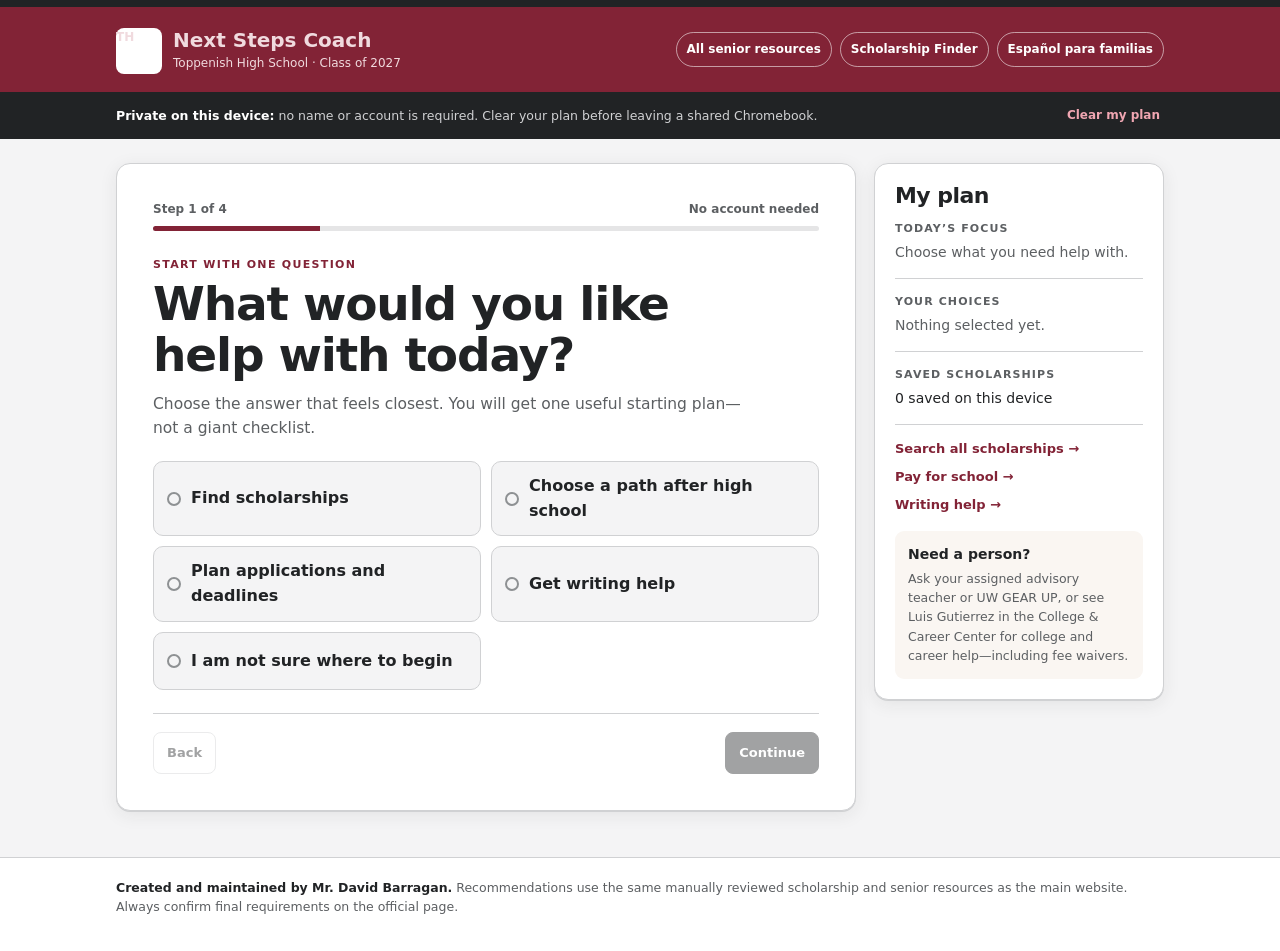
==== coach.html @ 436c13a8 "Unify advisory and scholarship resource hub" ====
<!DOCTYPE html>
<html lang="en">
<head>
<meta charset="utf-8">
<meta name="viewport" content="width=device-width, initial-scale=1">
<title>Next Steps Coach — Toppenish High School</title>
<meta name="description" content="A private, no-account guide to scholarships, pathways, applications, writing, and the next step after high school.">
<meta name="color-scheme" content="light">
<link rel="icon" href="assets/gradcat.png" type="image/png">
<style>
:root{
  --crimson:#822336;--crimson-dk:#5f1927;--rose:#a04a5c;--rose-lt:#f0a6b2;
  --ink:#212325;--ink-2:#34373a;--muted:#5c5f62;--paper:#f4f4f5;--card:#fff;
  --line:#d0d1d3;--sand:#faf6f2;--sage:#2f6b52;--sage-bg:#eef5f1;
  --shadow:0 1px 0 var(--line),0 4px 18px rgba(33,35,37,.08)
}
*{box-sizing:border-box}
html{-webkit-text-size-adjust:100%}
body{margin:0;background:var(--paper);color:var(--ink);font:16px/1.55 system-ui,-apple-system,"Segoe UI",sans-serif}
a{color:var(--crimson)}button,input{font:inherit}
a:focus-visible,button:focus-visible,input:focus-visible{outline:3px solid var(--crimson);outline-offset:3px}
.wrap{max-width:1080px;margin:0 auto;padding:0 16px}
.skip{position:absolute;left:-9999px;top:0;background:#fff;padding:10px 14px;z-index:99}.skip:focus{left:8px;top:8px}
.top{background:var(--crimson);color:#fff;border-top:7px solid var(--ink);padding:18px 0}
.top-row{display:flex;align-items:center;justify-content:space-between;gap:18px}
.brand{display:flex;align-items:center;gap:11px;min-width:0;text-decoration:none;color:#fff}
.mark{width:46px;height:46px;display:grid;place-items:center;flex:0 0 auto;border-radius:8px;background:#fff;color:var(--crimson);font-size:20px;font-weight:900}
.brand strong,.brand span{display:block}.brand strong{font-size:20px;line-height:1.05}.brand span{margin-top:3px;color:#f0dade;font-size:12px}
.top-links{display:flex;gap:8px;align-items:center;flex-wrap:wrap;justify-content:flex-end}
.top-links a{border:1px solid rgba(255,255,255,.55);border-radius:999px;color:#fff;padding:7px 10px;text-decoration:none;font-size:12px;font-weight:800}
.top-links a:hover{background:#fff;color:var(--crimson)}
.privacy{background:var(--ink);color:#fff;padding:10px 0}
.privacy-row{display:flex;justify-content:space-between;gap:14px;align-items:center}
.privacy p{margin:0;color:#d0d1d3;font-size:12.5px}.privacy strong{color:#fff}
.clear{border:0;background:transparent;color:var(--rose-lt);padding:4px;cursor:pointer;font-size:12px;font-weight:800;white-space:nowrap}
.clear:hover{text-decoration:underline}
.page{display:grid;grid-template-columns:minmax(0,1fr) 290px;gap:18px;padding-top:24px;padding-bottom:46px;align-items:start}
.coach,.side{background:var(--card);border:1px solid var(--line);border-radius:14px;box-shadow:var(--shadow)}
.coach{overflow:hidden}.coach-inner{padding:clamp(20px,5vw,36px)}
.progress-copy{display:flex;justify-content:space-between;gap:12px;color:var(--muted);font-size:12px;font-weight:800}
.progress{height:5px;margin:8px 0 25px;border-radius:999px;background:#e5e5e6;overflow:hidden}
.progress>span{display:block;width:25%;height:100%;background:var(--crimson);transition:width .2s ease}
.eyebrow{margin:0 0 6px;color:var(--crimson);font-size:11px;font-weight:900;letter-spacing:.12em;text-transform:uppercase}
h1,h2,h3{line-height:1.08;letter-spacing:-.025em}h1{font-size:clamp(29px,6vw,47px);margin:0;max-width:18ch}h2{font-size:22px;margin:0}h3{font-size:18px;margin:0}
.intro{max-width:62ch;margin:11px 0 21px;color:var(--muted);font-size:15.5px}
.resume{display:flex;justify-content:space-between;gap:14px;align-items:center;margin:0 0 22px;padding:13px 14px;border-left:4px solid var(--sage);border-radius:0 9px 9px 0;background:var(--sage-bg)}
.resume strong,.resume span{display:block}.resume span{color:var(--muted);font-size:12.5px;margin-top:2px}.resume button{white-space:nowrap}
.options{display:grid;grid-template-columns:repeat(2,minmax(0,1fr));gap:10px}
.option{min-height:58px;border:1.5px solid var(--line);border-radius:10px;background:var(--paper);color:var(--ink);padding:12px 13px;text-align:left;cursor:pointer;font-weight:800;display:flex;align-items:center;gap:10px}
.option::before{content:"";width:10px;height:10px;border:2px solid #8e9193;border-radius:50%;flex:0 0 auto}
.option:hover{border-color:var(--crimson);background:var(--sand)}
.option[aria-pressed="true"]{border-color:var(--crimson);background:var(--sand);color:var(--crimson-dk)}
.option[aria-pressed="true"]::before{border-color:var(--crimson);background:var(--crimson);box-shadow:inset 0 0 0 2px var(--sand)}
.actions{display:flex;align-items:center;justify-content:space-between;gap:10px;margin-top:23px;padding-top:18px;border-top:1px solid var(--line)}
.btn{display:inline-flex;align-items:center;justify-content:center;border:1.5px solid var(--ink);border-radius:8px;background:var(--ink);color:#fff;padding:10px 13px;text-decoration:none;cursor:pointer;font-size:13px;font-weight:900}
.btn:hover{background:var(--crimson);border-color:var(--crimson)}.btn:disabled{opacity:.42;cursor:not-allowed}.btn.ghost{background:#fff;color:var(--ink);border-color:var(--line)}.btn.ghost:hover{border-color:var(--crimson);color:var(--crimson)}
.side{padding:20px;position:sticky;top:16px}.side h2{margin-bottom:13px}.side-section{border-top:1px solid var(--line);padding-top:14px;margin-top:14px}.side-section:first-of-type{border-top:0;padding-top:0;margin-top:0}
.side-label{margin:0 0 5px;color:var(--muted);font-size:11px;font-weight:900;letter-spacing:.1em;text-transform:uppercase}.side-value{margin:0;font-size:14px}.side-value.empty{color:var(--muted)}
.side-links{display:grid;gap:8px}.side-links a{font-size:13px;font-weight:800;text-decoration:none}.side-links a:hover{text-decoration:underline}
.person{margin-top:16px;padding:13px;border-radius:9px;background:var(--sand);color:var(--muted);font-size:12.5px}.person strong{display:block;color:var(--ink);font-size:14px;margin-bottom:3px}
.result-list{display:grid;gap:10px;margin-top:18px}.result-step{border-left:4px solid var(--sage);border-radius:0 9px 9px 0;background:var(--sage-bg);padding:14px 15px}.result-step strong,.result-step span{display:block}.result-step span{margin-top:4px;color:var(--muted);font-size:13.5px}.result-step a{display:inline-block;margin-top:8px;font-size:13px;font-weight:900;text-decoration:none}.result-step a:hover{text-decoration:underline}
.result-actions{display:flex;gap:8px;flex-wrap:wrap;margin-top:17px}
.scholarship-results{display:grid;gap:11px;margin-top:18px}.scholarship-card{border:1px solid var(--line);border-left:5px solid var(--sage);border-radius:11px;background:#fff;padding:15px}.scholarship-head{display:flex;justify-content:space-between;gap:13px;align-items:flex-start}.scholarship-card h3{font-size:18px}.org{margin-top:3px;color:var(--muted);font-size:12px;font-weight:700}.status{flex:0 0 auto;text-align:right;color:var(--crimson);font-size:12px;font-weight:900;max-width:125px}.award{display:inline-block;margin:10px 0 7px;padding:6px 9px;border-radius:7px;background:var(--sage-bg);color:var(--sage);font-size:12px;font-weight:900}.match{margin:0;color:var(--muted);font-size:13.5px}.match strong{color:var(--ink)}.scholarship-actions{display:flex;justify-content:space-between;gap:10px;align-items:center;flex-wrap:wrap;margin-top:12px;padding-top:11px;border-top:1px solid var(--line)}.save{display:flex;align-items:center;gap:7px;font-size:12.5px;font-weight:900}.save input{width:17px;height:17px;accent-color:var(--crimson)}.scholarship-actions a{font-size:12.5px;font-weight:900;text-decoration:none}.scholarship-actions a:hover{text-decoration:underline}
.loading{padding:18px;border-radius:9px;background:var(--sand);color:var(--muted)}
.footer{border-top:1px solid var(--line);background:#fff;padding:20px 0 34px;color:var(--muted);font-size:12.5px}.footer p{margin:0}.footer strong{color:var(--ink)}
[hidden]{display:none!important}
@media(max-width:780px){.page{grid-template-columns:1fr}.side{position:static;display:grid;grid-template-columns:repeat(2,minmax(0,1fr));gap:15px}.side h2,.person{grid-column:1/-1}.side-section{border-top:0;padding-top:0;margin-top:0}}
@media(max-width:560px){.top-row{align-items:flex-start}.brand span{display:none}.top-links a:not(:first-child){display:none}.privacy-row{align-items:flex-start}.page{padding-top:14px}.coach-inner{padding:20px 16px}.options{grid-template-columns:1fr}.option{min-height:52px}.resume{align-items:flex-start;flex-direction:column}.resume .btn{width:100%}.side{grid-template-columns:1fr}.side h2,.person{grid-column:auto}.scholarship-head{display:block}.status{text-align:left;margin-top:8px;max-width:none}.actions .btn{min-width:104px}}
@media(prefers-reduced-motion:reduce){.progress>span{transition:none}}
</style>
</head>
<body>
<a class="skip" href="#coach-main">Skip to the coach</a>
<header class="top">
  <div class="wrap top-row">
    <a class="brand" href="index.html"><span class="mark" aria-hidden="true">TH</span><span><strong>Next Steps Coach</strong><span>Toppenish High School · Class of 2027</span></span></a>
    <nav class="top-links" aria-label="Coach links"><a href="index.html">All senior resources</a><a href="scholarships.html">Scholarship Finder</a><a href="scholarships.html#families">Español para familias</a></nav>
  </div>
</header>
<div class="privacy">
  <div class="wrap privacy-row"><p><strong>Private on this device:</strong> no name or account is required. Clear your plan before leaving a shared Chromebook.</p><button class="clear" id="clear-plan" type="button">Clear my plan</button></div>
</div>

<main class="wrap page" id="coach-main">
  <section class="coach" aria-labelledby="question">
    <div class="coach-inner">
      <div class="resume" id="resume" hidden><div><strong>Your plan is still here.</strong><span>Continue where you stopped, or choose something different below.</span></div><button class="btn" id="resume-plan" type="button">Continue my plan</button></div>
      <div class="progress-copy"><span id="step-label">Step 1 of 4</span><span>No account needed</span></div>
      <div class="progress" id="progress" role="progressbar" aria-label="Coach progress" aria-valuemin="1" aria-valuemax="4" aria-valuenow="1"><span id="progress-fill"></span></div>
      <p class="eyebrow" id="kicker">Start with one question</p>
      <h1 id="question">What would you like help with today?</h1>
      <p class="intro" id="intro">Choose the answer that feels closest. You will get one useful starting plan—not a giant checklist.</p>
      <div class="options" id="options" role="group" aria-label="Choose the help you need"></div>
      <div id="results" hidden aria-live="polite"></div>
      <div class="actions"><button class="btn ghost" id="back" type="button" disabled>Back</button><button class="btn" id="continue" type="button" disabled>Continue</button></div>
    </div>
  </section>

  <aside class="side" aria-labelledby="plan-title">
    <h2 id="plan-title">My plan</h2>
    <div class="side-section"><p class="side-label">Today’s focus</p><p class="side-value empty" id="plan-focus">Choose what you need help with.</p></div>
    <div class="side-section"><p class="side-label">Your choices</p><p class="side-value empty" id="plan-choices">Nothing selected yet.</p></div>
    <div class="side-section"><p class="side-label">Saved scholarships</p><p class="side-value" id="saved-count">0 saved on this device</p></div>
    <div class="side-section side-links"><a href="scholarships.html">Search all scholarships →</a><a href="index.html#deadlines">Pay for school →</a><a href="index.html#writing">Writing help →</a></div>
    <div class="person"><strong>Need a person?</strong>Ask your assigned advisory teacher or UW GEAR UP, or see Luis Gutierrez in the College &amp; Career Center for college and career help—including fee waivers.</div>
  </aside>
</main>

<footer class="footer"><div class="wrap"><p><strong>Created and maintained by Mr. David Barragan.</strong> Recommendations use the same manually reviewed scholarship and senior resources as the main website. Always confirm final requirements on the official page.</p></div></footer>

<script>
const STORE_KEY="thsNextSteps";
const FIT_LABELS={local:"Local / Yakima",lowincome:"Financial need",firstgen:"First-generation",tribal:"Native / tribal",ag:"Agriculture / family work",disability:"Disability",lgbtq:"LGBTQ+",leadership:"Leadership / service",everyone:"Open to most"};
const STARTS=[
  {key:"scholarships",label:"Find scholarships"},
  {key:"path",label:"Choose a path after high school"},
  {key:"apply",label:"Plan applications and deadlines"},
  {key:"writing",label:"Get writing help"},
  {key:"unsure",label:"I am not sure where to begin"}
];
const FLOWS={
  scholarships:{
    focus:"Scholarship matching",kicker:"Scholarship match",question:"What should we prioritize?",multi:true,
    intro:"Choose all that apply. These choices improve the ranking; they will not hide every other scholarship.",
    options:Object.entries(FIT_LABELS).map(([key,label])=>({key,label}))
  },
  path:{
    focus:"Choosing a path",kicker:"After high school",question:"Which path do you want to explore first?",multi:false,
    intro:"This is not a permanent decision. Choose one starting point and keep a backup option.",
    options:[{key:"four",label:"Four-year college"},{key:"two",label:"YVC / community college"},{key:"trades",label:"Trade or technical school"},{key:"apprenticeship",label:"Paid apprenticeship"},{key:"military",label:"Military"},{key:"work",label:"Work first"},{key:"path-unsure",label:"I want to compare options"}]
  },
  apply:{
    focus:"Applications and deadlines",kicker:"Application plan",question:"Where are you in the process?",multi:false,
    intro:"Choose the closest answer. Your next steps will include the items students most often miss.",
    options:[{key:"not-started",label:"I have not started"},{key:"making-list",label:"I am making a list"},{key:"applying",label:"I am applying now"},{key:"accepted",label:"I was accepted"},{key:"transcript",label:"I need a transcript"},{key:"fee-waiver",label:"I need a fee waiver"}]
  },
  writing:{
    focus:"Writing help",kicker:"Writing coach",question:"What are you working on?",multi:false,
    intro:"The coach helps you build your own answer. It will not write a fake student essay for you.",
    options:[{key:"scholarship-essay",label:"Scholarship essay"},{key:"common-app",label:"Common App essay"},{key:"short-answer",label:"Short answer"},{key:"activities",label:"Activities list"},{key:"recommendation",label:"Recommendation packet"},{key:"idea",label:"I need an idea"}]
  },
  unsure:{
    focus:"Finding a starting point",kicker:"No-pressure starting point",question:"Which question feels easiest to answer?",multi:false,
    intro:"There is no wrong answer. Choose one and get a ten-minute starting task.",
    options:[{key:"strengths",label:"What am I good at?"},{key:"cost",label:"What can my family afford?"},{key:"jobs",label:"What jobs sound interesting?"},{key:"near-home",label:"What can I do near home?"},{key:"due-soon",label:"What is due soon?"},{key:"person",label:"I need to talk to someone"}]
  }
};

const OUTCOMES={
  four:[
    ["Build a balanced college list","Choose two likely schools, one reach, and one affordable backup. Compare the total cost—not only the scholarship amount.","index.html#pathways","Compare college paths"],
    ["Check every admission requirement","Review credits, GPA, testing policies, recommendations, and each school’s deadline before submitting.","index.html#requirements","Open college requirements"],
    ["Start financial aid early","Complete FAFSA or WASFA even before you decide where to attend.","index.html#deadlines","Open Pay for School"]
  ],
  two:[
    ["Choose a YVC goal","Compare transfer degrees, career programs, and certificates so the application leads somewhere specific.","index.html#pathways","Compare two-year paths"],
    ["Apply and complete placement steps","Admission, placement, orientation, advising, and registration are separate steps.","index.html#requirements","See the YVC checklist"],
    ["Prepare for local money","Complete FAFSA or WASFA and prepare for the YVC Foundation scholarship application.","scholarships.html","Search local scholarships"]
  ],
  trades:[
    ["Compare three programs","Start with Perry Tech, YVC technical programs, and registered apprenticeship options.","index.html#pathways","Explore trade pathways"],
    ["Write down every entry step","Programs may require an application, test, interview, physical requirements, or a waiting list.","index.html#requirements","See program requirements"],
    ["Check training money","FAFSA, WASFA, Washington College Grant, and WSOS may support approved training.","index.html#deadlines","See money options"]
  ],
  apprenticeship:[
    ["Use the official apprenticeship search","Look for registered programs and read the minimum age, license, test, and application-window rules.","https://secure.lni.wa.gov/arts-public/#/program-search","Search Washington apprenticeships"],
    ["Prepare before the window opens","Build a résumé, gather a transcript, and practice for aptitude tests or interviews.","index.html#writing","Use application help"],
    ["Keep a training backup","Application windows can be short or competitive. Compare one school-based trade program too.","index.html#pathways","Compare pathways"]
  ],
  military:[
    ["Compare more than one branch","Bring a parent or trusted adult and ask for every commitment, benefit, and job guarantee in writing.","index.html#pathways","Open military guidance"],
    ["Prepare for the ASVAB","Your score can affect which jobs are available. Ask what preparation resources are free.","https://www.officialasvab.com/","Open the official ASVAB site"],
    ["Keep an education backup","Complete financial aid if college or training may still be part of your plan.","index.html#deadlines","See financial aid"]
  ],
  work:[
    ["Build a one-page résumé","List school, jobs, volunteer work, skills, certifications, and two adults who can be references.","index.html#writing","Open résumé help"],
    ["Use local employment support","Check WorkSource and People For People for jobs, paid experience, and training funding.","index.html#pathways","Open work resources"],
    ["Choose one future credential","Keep a certificate, apprenticeship, or college option you may want to return to later.","index.html#pathways","Compare backup paths"]
  ],
  "path-unsure":[
    ["Compare two—not every—path","Choose the two options that sound least wrong and compare time, cost, location, and daily work.","index.html#pathways","Use the path comparison"],
    ["Talk to one adult","Ask your advisory teacher, GEAR UP, or Luis Gutierrez to help you name two realistic options.","index.html#start","See help options"],
    ["Save one money step","FAFSA or WASFA can be completed before your final path is decided.","index.html#deadlines","Start Pay for School"]
  ],
  "not-started":[
    ["Create a senior folder","Keep your transcript, activities, jobs, family financial-aid information, and application notes together.","index.html#requirements","See what you will need"],
    ["Choose two paths to explore","You need a starting list—not a final life answer.","index.html#pathways","Compare paths"],
    ["Check the next important date","Use the senior calendar to identify the next application, testing, or financial-aid action.","index.html","Open the calendar"]
  ],
  "making-list":[
    ["Check fit before preference","For every school or program, confirm requirements, cost, location, and whether it leads to your goal.","index.html#requirements","Check requirements"],
    ["Add one affordable backup","Include a path you would genuinely attend and can realistically afford.","index.html#pathways","Compare paths"],
    ["Record every deadline","Put application, financial-aid, scholarship, housing, and orientation dates in one calendar.","index.html","Open important dates"]
  ],
  applying:[
    ["Read the checklist before submitting","Make sure the application, transcript, recommendation, essay, fee or waiver, and test-score policy are handled.","index.html#requirements","Open the full checklist"],
    ["Use your own voice","Answer the exact prompt, show one real example, and revise for clarity.","index.html#writing","Open writing help"],
    ["Check the portal afterward","Submitted does not always mean complete. Watch for missing items or verification requests.","index.html#requirements","See what happens next"]
  ],
  accepted:[
    ["Compare the real remaining cost","Subtract grants and scholarships, then compare loans, work-study, housing, food, transportation, and fees.","index.html#deadlines","Compare how you will pay"],
    ["Complete every after-admission task","Decision, deposit, housing, orientation, placement, immunizations, registration, and final transcript are separate.","index.html#requirements","Open the after-admission checklist"],
    ["Do not miss the final transcript","Request it after graduation and verify that your school received it.","index.html#requirements","See transcript guidance"]
  ],
  transcript:[
    ["Use the school’s transcript request process","Confirm whether the recipient needs an official or unofficial copy and where it must be sent.","index.html#requirements","Open transcript guidance"],
    ["Give enough processing time","Do not wait until the application deadline to make the request.","index.html","Check important dates"],
    ["Confirm receipt","After it is sent, check the college, program, or scholarship portal for completion.","index.html#requirements","See application follow-up"]
  ],
  "fee-waiver":[
    ["Contact Luis Gutierrez","Ask the College & Career Specialist which application or testing fee waiver applies.","index.html#start","See local help"],
    ["Ask before paying","Many eligible students pay fees unnecessarily because they do not ask early enough.","index.html#requirements","Review application costs"],
    ["Keep the approval information","Save the code, form, or confirmation with your application records.","index.html#requirements","Open the application checklist"]
  ],
  "scholarship-essay":[
    ["Turn the prompt into a checklist","Underline every part of the question and make sure your answer addresses each one.","index.html#writing","Open scholarship writing"],
    ["Use one real scene","Show what happened, what you did, and what it reveals instead of listing adjectives.","index.html#writing","Build your story"],
    ["Connect the money to a next step","Explain specifically what the scholarship helps you do and how you will follow through.","index.html#writing","Use the final checklist"]
  ],
  "common-app":[
    ["Choose a story only you can tell","The topic matters less than the perspective, details, and reflection.","index.html#writing","Open Common App writing"],
    ["Start with a scene—not a résumé","Let the reader experience one moment before explaining what it means.","index.html#writing","Use the story builder"],
    ["Revise for your real voice","Remove generic claims, unnecessary background, and wording you would never say.","index.html#writing","Use the revision check"]
  ],
  "short-answer":[
    ["Answer immediately","Use the first sentence to respond directly instead of repeating the question.","index.html#writing","Open short-answer help"],
    ["Add one specific example","A small concrete detail is stronger than several broad claims.","index.html#writing","Build an example"],
    ["Respect the limit","Cut repetition and make every sentence add new information.","index.html#writing","Use the final check"]
  ],
  activities:[
    ["Start with action verbs","Describe what you did, built, organized, improved, supported, or learned.","index.html#writing","Open activity-list help"],
    ["Add scale and commitment","Include hours, years, people served, responsibility, or measurable results when truthful.","index.html#writing","Strengthen descriptions"],
    ["Include work and family responsibility","Paid work, caregiving, cultural responsibilities, and informal leadership all count.","index.html#writing","Review your list"]
  ],
  recommendation:[
    ["Ask in person and ask early","Choose someone who knows your work and give them enough time.","index.html#writing","Open recommendation help"],
    ["Provide a useful packet","Include your goals, activities, deadlines, and two or three moments they may remember.","index.html#writing","Build your packet"],
    ["Send a respectful reminder","Confirm submission before the deadline and thank the recommender afterward.","index.html#writing","Use the checklist"]
  ],
  idea:[
    ["Make a ten-story list","Write ten moments when something changed, challenged you, surprised you, or showed what you value.","index.html#writing","Open the story bank"],
    ["Choose the story with movement","Look for a before, a moment of action, and an after—not necessarily the biggest event.","index.html#writing","Choose a story"],
    ["Tell it out loud first","Record yourself explaining the story naturally, then use that voice to begin drafting.","index.html#writing","Start your draft"]
  ],
  strengths:[
    ["Ask three people one question","Ask: ‘What do you trust me to do well?’ Write down repeated answers.","index.html#pathways","Connect strengths to paths"],
    ["Name one activity you do not hate","Look for the skills inside it—not only the activity itself.","index.html#pathways","Explore options"],
    ["Choose two paths to compare","Use your strengths as clues, not as a permanent label.","index.html#pathways","Open the path finder"]
  ],
  cost:[
    ["Complete FAFSA or WASFA","You cannot compare the real price until financial aid is considered.","index.html#deadlines","Choose the correct form"],
    ["Check Washington College Grant","Families may qualify even when they assume they make too much.","index.html#deadlines","See Washington aid"],
    ["Compare remaining cost","Include housing, food, transportation, fees, and borrowing—not only tuition.","index.html#deadlines","Compare costs"]
  ],
  jobs:[
    ["Choose three job families","Pick broad areas such as health, skilled trades, business, education, public service, agriculture, or technology.","index.html#pathways","Explore careers"],
    ["Check the training behind each","Compare time, cost, entry requirements, and likely local opportunities.","index.html#pathways","Compare paths"],
    ["Talk to one person doing the work","Ask what a normal day is actually like and what they wish they knew at 17.","index.html#start","Find adult help"]
  ],
  "near-home":[
    ["Start with YVC and Heritage","Compare local degree, certificate, and transfer options.","index.html#pathways","See local schools"],
    ["Check Perry Tech and apprenticeships","Hands-on training and paid learning may also let you remain in the Valley.","index.html#pathways","See local training"],
    ["Search local scholarships first","Yakima Valley opportunities often have better odds than national contests.","scholarships.html","Search local money"]
  ],
  "due-soon":[
    ["Open the important-date calendar","Use the next confirmed date as your first task.","index.html","Open the calendar"],
    ["Check scholarships due soon","Confirmed and open scholarships appear before planning opportunities.","scholarships.html","Search scholarships"],
    ["Put the date on your own calendar","Give yourself a seven-day reminder and a one-day reminder.","scholarships.html","Save a deadline"]
  ],
  person:[
    ["Ask your advisor or College & Career Center","Share which page, form, or question you are working on. You do not need to explain everything perfectly.","index.html#start","See help information"],
    ["Ask your advisory teacher or GEAR UP","They can help you break the process into a smaller next step.","index.html#start","See support options"],
    ["See Luis Gutierrez","The College & Career Specialist can help with planning, applications, and fee waivers.","index.html#requirements","Open application resources"]
  ]
};

const $=id=>document.getElementById(id);
const optionsEl=$("options"),resultsEl=$("results"),continueBtn=$("continue"),backBtn=$("back");
let screen="start",branch=null,selected=new Set(),scholarships=[];

function readStore(){try{return JSON.parse(localStorage.getItem(STORE_KEY)||"{}")}catch(e){return {}}}
function writeStore(value){try{localStorage.setItem(STORE_KEY,JSON.stringify(value))}catch(e){}}
function savedPlan(){return readStore().coach||null}
function savePlan(){const store=readStore();store.coach={branch,selected:Array.from(selected),finishedAt:new Date().toISOString()};writeStore(store);updateSide()}
function clearPlan(){const store=readStore();delete store.coach;writeStore(store);$("resume").hidden=true;showStart();updateSide()}
function esc(value){return String(value??"").replace(/[&<>\"]/g,c=>({"&":"&amp;","<":"&lt;",">":"&gt;",'\"':"&quot;"}[c]))}
function parseDate(value){if(!value)return null;const p=String(value).split("-").map(Number);return p.length===3&&!p.some(Number.isNaN)?new Date(p[0],p[1]-1,p[2]):null}
function fmt(value){const d=parseDate(value);return d?d.toLocaleDateString("en-US",{month:"short",day:"numeric",year:"numeric"}):""}
function daysUntil(value){const d=parseDate(value);if(!d)return null;const now=new Date();const today=new Date(now.getFullYear(),now.getMonth(),now.getDate());return Math.round((d-today)/86400000)}
function idOf(item){return String(item.name).toLowerCase().replace(/[^a-z0-9]+/g,"-").replace(/^-|-$/g,"")}
function setProgress(step){$("step-label").textContent=`Step ${step} of 4`;$("progress").setAttribute("aria-valuenow",String(step));$("progress-fill").style.width=`${step*25}%`}
function setCopy(kicker,question,intro){$("kicker").textContent=kicker;$("question").textContent=question;$("intro").textContent=intro}
function labelFor(key){if(FIT_LABELS[key])return FIT_LABELS[key];const plan=savedPlan();const flowKey=branch||(plan&&plan.branch);const flow=flowKey&&FLOWS[flowKey];const item=flow&&flow.options.find(x=>x.key===key);return item?item.label:key}
function updateSide(){
  const plan=savedPlan(),store=readStore(),saved=store.saved||{};
  $("saved-count").textContent=`${Object.keys(saved).length} saved on this device`;
  if(branch){$("plan-focus").textContent=FLOWS[branch].focus;$("plan-focus").classList.remove("empty")}else if(plan&&FLOWS[plan.branch]){$("plan-focus").textContent=FLOWS[plan.branch].focus;$("plan-focus").classList.remove("empty")}else{$("plan-focus").textContent="Choose what you need help with.";$("plan-focus").classList.add("empty")}
  const values=selected.size?Array.from(selected):(plan&&Array.isArray(plan.selected)?plan.selected:[]);
  if(values.length){$("plan-choices").textContent=values.map(labelFor).join(", ");$("plan-choices").classList.remove("empty")}else{$("plan-choices").textContent="Nothing selected yet.";$("plan-choices").classList.add("empty")}
}
function renderOptions(items,multi){
  optionsEl.innerHTML=items.map(item=>`<button class="option" type="button" data-value="${esc(item.key)}" aria-pressed="${selected.has(item.key)}">${esc(item.label)}</button>`).join("");
  optionsEl.querySelectorAll("button").forEach(button=>button.addEventListener("click",()=>{
    const key=button.dataset.value;
    if(!multi){selected.clear();optionsEl.querySelectorAll("button").forEach(x=>x.setAttribute("aria-pressed","false"))}
    if(multi&&selected.has(key)){selected.delete(key);button.setAttribute("aria-pressed","false")}else{selected.add(key);button.setAttribute("aria-pressed","true")}
    continueBtn.disabled=selected.size===0;updateSide();
  }));
}
function showStart(){
  screen="start";branch=null;selected.clear();setProgress(1);setCopy("Start with one question","What would you like help with today?","Choose the answer that feels closest. You will get one useful starting plan—not a giant checklist.");
  resultsEl.hidden=true;optionsEl.hidden=false;renderOptions(STARTS,false);backBtn.disabled=true;continueBtn.disabled=true;continueBtn.textContent="Continue";updateSide();
}
function showBranch(key,restored=[]){
  screen="branch";branch=key;selected=new Set(restored);const flow=FLOWS[key];setProgress(2);setCopy(flow.kicker,flow.question,flow.intro);resultsEl.hidden=true;optionsEl.hidden=false;renderOptions(flow.options,flow.multi);backBtn.disabled=false;continueBtn.disabled=selected.size===0;continueBtn.textContent=key==="scholarships"?"Show my matches":"Build my next steps";updateSide();
}
function nextCycleDate(value){const d=parseDate(value);if(!d)return null;const now=new Date();let n=new Date(now.getFullYear(),d.getMonth(),d.getDate());if(n<=now)n=new Date(now.getFullYear()+1,d.getMonth(),d.getDate());return n}
function scholarshipStatus(item){
  const planning=!String(item.status).startsWith("Confirmed");
  if(planning){const d=nextCycleDate(item.lastYearDeadline);return {rank:2,label:item.openLabel||"Expected future cycle",date:d||new Date(9999,0,1),planning:true}}
  if(item.opens&&daysUntil(item.opens)>0)return {rank:1,label:`Opens ${fmt(item.opens)}`,date:parseDate(item.opens),planning:false};
  if(item.deadline&&daysUntil(item.deadline)<0)return {rank:3,label:"Closed",date:parseDate(item.deadline),planning:false};
  if(item.deadline)return {rank:0,label:`Due ${fmt(item.deadline)}`,date:parseDate(item.deadline),planning:false};
  return {rank:0,label:"Open / rolling",date:new Date(9999,0,1),planning:false};
}
function scholarshipMatches(item){const fit=Array.isArray(item.fit)?item.fit:[];return Array.from(selected).filter(key=>fit.includes(key))}
function renderScholarships(){
  if(!scholarships.length){resultsEl.innerHTML='<div class="loading">Loading the verified scholarship list…</div>';return}
  const ranked=scholarships.map(item=>({item,status:scholarshipStatus(item),hits:scholarshipMatches(item)})).sort((a,b)=>a.status.rank-b.status.rank||b.hits.length-a.hits.length||a.status.date-b.status.date||a.item.name.localeCompare(b.item.name)).slice(0,6);
  const store=readStore(),saved=store.saved||{};
  resultsEl.innerHTML=`<div class="scholarship-results">${ranked.map(({item,status,hits})=>{
    const id=idOf(item),reason=hits.length?`Matches ${hits.map(key=>FIT_LABELS[key]).join(", ")}.`:(item.whyFit||"A Toppenish student may qualify; read the exact requirements.");
    return `<article class="scholarship-card"><div class="scholarship-head"><div><h3>${esc(item.name)}</h3><div class="org">${esc(item.organization||"Scholarship sponsor")}</div></div><div class="status">${esc(status.label)}</div></div><div class="award">${esc(item.award||"See sponsor details")}</div><p class="match"><strong>Why it is here:</strong> ${esc(reason)}</p><div class="scholarship-actions"><label class="save"><input type="checkbox" data-save="${esc(id)}" ${saved[id]?"checked":""}> Save this</label><a href="${esc(item.url)}" target="_blank" rel="noopener">Open sponsor page ↗</a></div></article>`
  }).join("")}</div><div class="result-actions"><a class="btn" href="scholarships.html">Open the full ranked finder</a><a class="btn ghost" href="scholarships.html#updates">Get scholarship updates</a></div>`;
  resultsEl.querySelectorAll("[data-save]").forEach(input=>input.addEventListener("change",()=>{const s=readStore(),all=s.saved||{};if(input.checked)all[input.dataset.save]=true;else delete all[input.dataset.save];s.saved=all;writeStore(s);updateSide()}));
}
function renderStandard(){
  const key=Array.from(selected)[0],rows=OUTCOMES[key]||OUTCOMES.person;
  resultsEl.innerHTML=`<div class="result-list">${rows.map(([title,text,href,label],index)=>`<article class="result-step"><strong>${index+1}. ${esc(title)}</strong><span>${esc(text)}</span><a href="${esc(href)}"${href.startsWith("http")?' target="_blank" rel="noopener"':''}>${esc(label)} →</a></article>`).join("")}</div><div class="result-actions"><a class="btn" href="index.html">Open all senior resources</a>${branch!=="scholarships"?'<a class="btn ghost" href="scholarships.html">Search scholarships</a>':''}</div>`;
}
function showResults(){
  screen="results";setProgress(4);optionsEl.hidden=true;resultsEl.hidden=false;setCopy("Your personalized starting plan",branch==="scholarships"?"Your strongest opportunities are ready.":"Here are your next three steps.",`Based on: ${Array.from(selected).map(labelFor).join(", ")}. You can change these choices at any time.`);savePlan();if(branch==="scholarships")renderScholarships();else renderStandard();backBtn.disabled=false;continueBtn.disabled=false;continueBtn.textContent="Save and finish";$("resume").hidden=true;updateSide();
}
function resumePlan(){const plan=savedPlan();if(!plan||!FLOWS[plan.branch])return;branch=plan.branch;selected=new Set(plan.selected||[]);showResults()}

continueBtn.addEventListener("click",()=>{if(screen==="start")showBranch(Array.from(selected)[0]);else if(screen==="branch")showResults();else{savePlan();window.location.href="index.html"}});
backBtn.addEventListener("click",()=>{if(screen==="results")showBranch(branch,Array.from(selected));else showStart()});
$("clear-plan").addEventListener("click",clearPlan);$("resume-plan").addEventListener("click",resumePlan);
const previous=savedPlan();if(previous&&FLOWS[previous.branch])$("resume").hidden=false;
fetch("data/scholarships.json",{cache:"no-store"}).then(response=>response.ok?response.json():Promise.reject()).then(data=>{scholarships=Array.isArray(data.scholarships)?data.scholarships:[];if(screen==="results"&&branch==="scholarships")renderScholarships()}).catch(()=>{if(screen==="results"&&branch==="scholarships")resultsEl.innerHTML='<div class="loading">The scholarship list could not load. Please refresh the page or open the Scholarship Finder.</div>'});
showStart();updateSide();
</script>
</body>
</html>
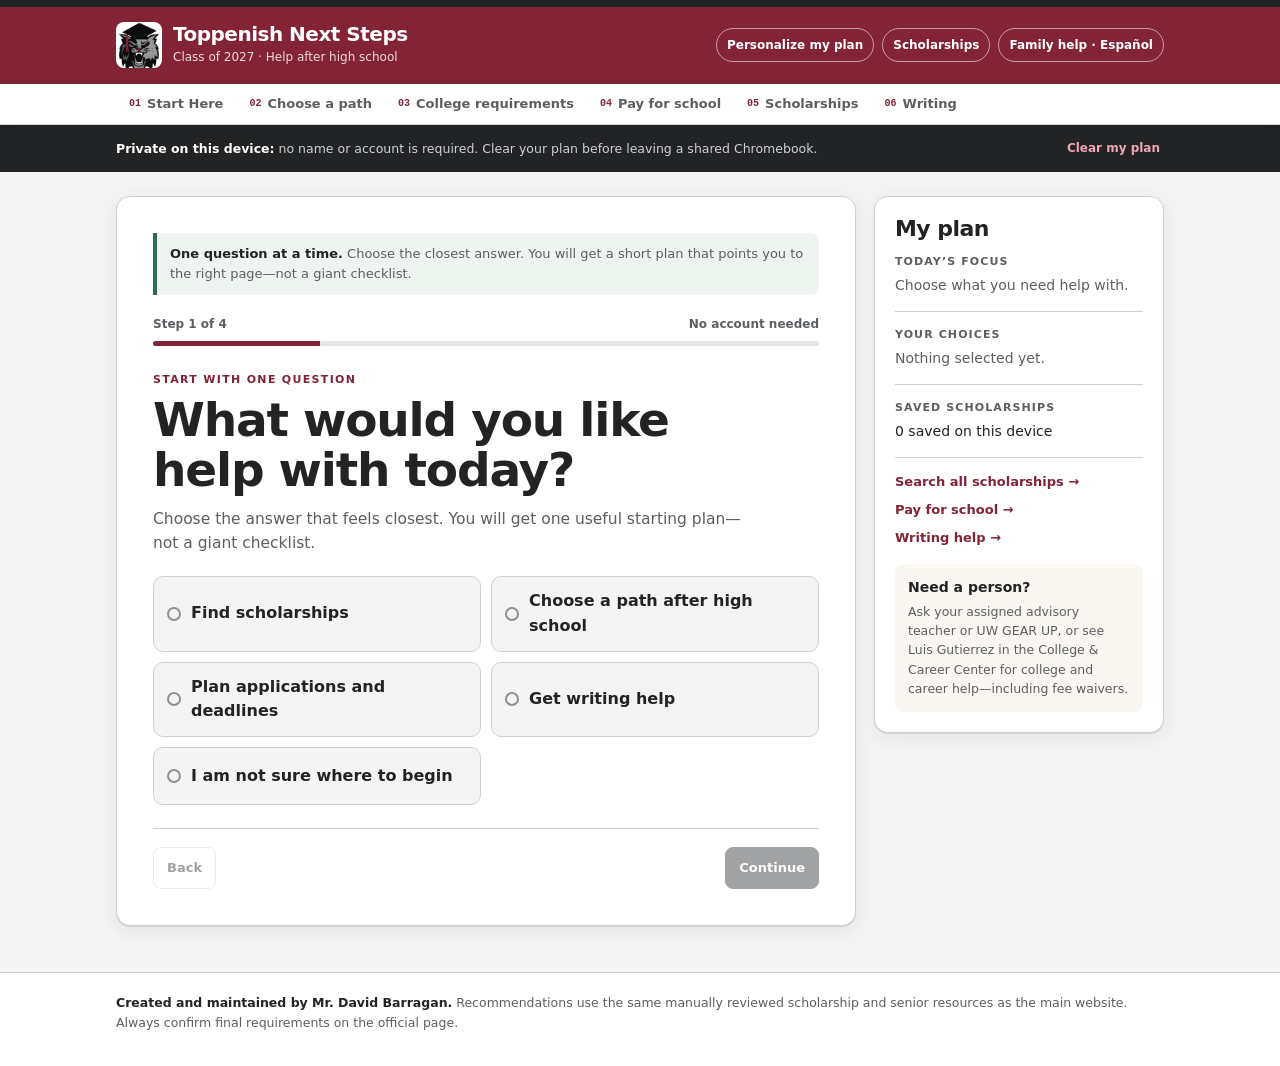
==== commit 9abde5cd: "Unify navigation and simplify student guidance" ====
--- a/coach.html
+++ b/coach.html
@@ -67,16 +67,47 @@
 @media(max-width:780px){.page{grid-template-columns:1fr}.side{position:static;display:grid;grid-template-columns:repeat(2,minmax(0,1fr));gap:15px}.side h2,.person{grid-column:1/-1}.side-section{border-top:0;padding-top:0;margin-top:0}}
 @media(max-width:560px){.top-row{align-items:flex-start}.brand span{display:none}.top-links a:not(:first-child){display:none}.privacy-row{align-items:flex-start}.page{padding-top:14px}.coach-inner{padding:20px 16px}.options{grid-template-columns:1fr}.option{min-height:52px}.resume{align-items:flex-start;flex-direction:column}.resume .btn{width:100%}.side{grid-template-columns:1fr}.side h2,.person{grid-column:auto}.scholarship-head{display:block}.status{text-align:left;margin-top:8px;max-width:none}.actions .btn{min-width:104px}}
 @media(prefers-reduced-motion:reduce){.progress>span{transition:none}}
+
+/* Same simple header and navigation used by every Next Steps page */
+.top{padding:15px 0 16px}
+.top .inner{display:flex;align-items:center;justify-content:space-between;gap:18px}
+.lockup{display:flex;align-items:center;gap:11px;min-width:0;color:#fff;text-decoration:none}
+.badge{width:46px;height:46px;display:grid;place-items:center;flex:0 0 auto;border-radius:8px;background:#fff;overflow:hidden}
+.badge img{width:100%;height:100%;object-fit:contain;display:block}
+.site-name{font-size:20px;line-height:1.05;letter-spacing:-.025em;font-weight:800}
+.school{margin-top:3px;color:#f0dade;font-size:12px}
+.lockup .site-name,.lockup .school{display:block}
+.top-links{margin:0;display:flex;gap:8px;align-items:center;justify-content:flex-end;flex-wrap:wrap}
+.top-links a{padding:7px 10px;font-size:12px;font-weight:800}
+.site-nav{position:sticky;top:0;z-index:20;background:rgba(255,255,255,.98);border-bottom:1px solid var(--line);box-shadow:0 3px 14px rgba(33,35,37,.06)}
+.site-nav .nav-row{max-width:1080px;margin:0 auto;padding:0 16px;display:flex;overflow-x:auto;scrollbar-width:none}
+.site-nav .nav-row::-webkit-scrollbar{display:none}
+.site-nav a{display:inline-flex;align-items:center;justify-content:center;gap:6px;flex:0 0 auto;border-bottom:3px solid transparent;color:var(--muted);padding:12px 13px 10px;text-decoration:none;font:800 13px system-ui,-apple-system,"Segoe UI",sans-serif;white-space:nowrap}
+.site-nav a:hover{background:var(--sand);color:var(--crimson)}
+.nav-num{color:var(--crimson);font:700 10px ui-monospace,SFMono-Regular,Menlo,Consolas,monospace}
+.coach-intent-note{margin:0 0 20px;padding:11px 13px;border-left:4px solid var(--sage);border-radius:0 8px 8px 0;background:var(--sage-bg);color:var(--muted);font-size:13px}
+.coach-intent-note strong{color:var(--ink)}
+@media(max-width:560px){.top .inner{padding:0 16px}.top-links a:nth-child(n+2){display:none}.site-nav .nav-row{padding:0 8px}.site-nav a{padding-left:11px;padding-right:11px;font-size:12px}}
 </style>
 </head>
 <body>
 <a class="skip" href="#coach-main">Skip to the coach</a>
 <header class="top">
-  <div class="wrap top-row">
-    <a class="brand" href="index.html"><span class="mark" aria-hidden="true">TH</span><span><strong>Next Steps Coach</strong><span>Toppenish High School · Class of 2027</span></span></a>
-    <nav class="top-links" aria-label="Coach links"><a href="index.html">All senior resources</a><a href="scholarships.html">Scholarship Finder</a><a href="scholarships.html#families">Español para familias</a></nav>
+  <div class="wrap inner">
+    <a class="lockup" href="index.html" aria-label="Toppenish Next Steps home"><span class="badge" aria-hidden="true"><img src="assets/gradcat.png" alt=""></span><span><strong class="site-name">Toppenish Next Steps</strong><span class="school">Class of 2027 · Help after high school</span></span></a>
+    <div class="top-links"><a href="coach.html">Personalize my plan</a><a href="scholarships.html">Scholarships</a><a href="index.html#help-center">Family help · Español</a></div>
   </div>
 </header>
+<nav class="site-nav" aria-label="Main sections">
+  <div class="nav-row">
+    <a href="index.html#start"><span class="nav-num">01</span> Start Here</a>
+    <a href="index.html#pathways"><span class="nav-num">02</span> Choose a path</a>
+    <a href="index.html#requirements"><span class="nav-num">03</span> College requirements</a>
+    <a href="index.html#deadlines"><span class="nav-num">04</span> Pay for school</a>
+    <a href="scholarships.html"><span class="nav-num">05</span> Scholarships</a>
+    <a href="index.html#writing"><span class="nav-num">06</span> Writing</a>
+  </div>
+</nav>
 <div class="privacy">
   <div class="wrap privacy-row"><p><strong>Private on this device:</strong> no name or account is required. Clear your plan before leaving a shared Chromebook.</p><button class="clear" id="clear-plan" type="button">Clear my plan</button></div>
 </div>
@@ -85,6 +116,7 @@
   <section class="coach" aria-labelledby="question">
     <div class="coach-inner">
       <div class="resume" id="resume" hidden><div><strong>Your plan is still here.</strong><span>Continue where you stopped, or choose something different below.</span></div><button class="btn" id="resume-plan" type="button">Continue my plan</button></div>
+      <p class="coach-intent-note"><strong>One question at a time.</strong> Choose the closest answer. You will get a short plan that points you to the right page—not a giant checklist.</p>
       <div class="progress-copy"><span id="step-label">Step 1 of 4</span><span>No account needed</span></div>
       <div class="progress" id="progress" role="progressbar" aria-label="Coach progress" aria-valuemin="1" aria-valuemax="4" aria-valuenow="1"><span id="progress-fill"></span></div>
       <p class="eyebrow" id="kicker">Start with one question</p>
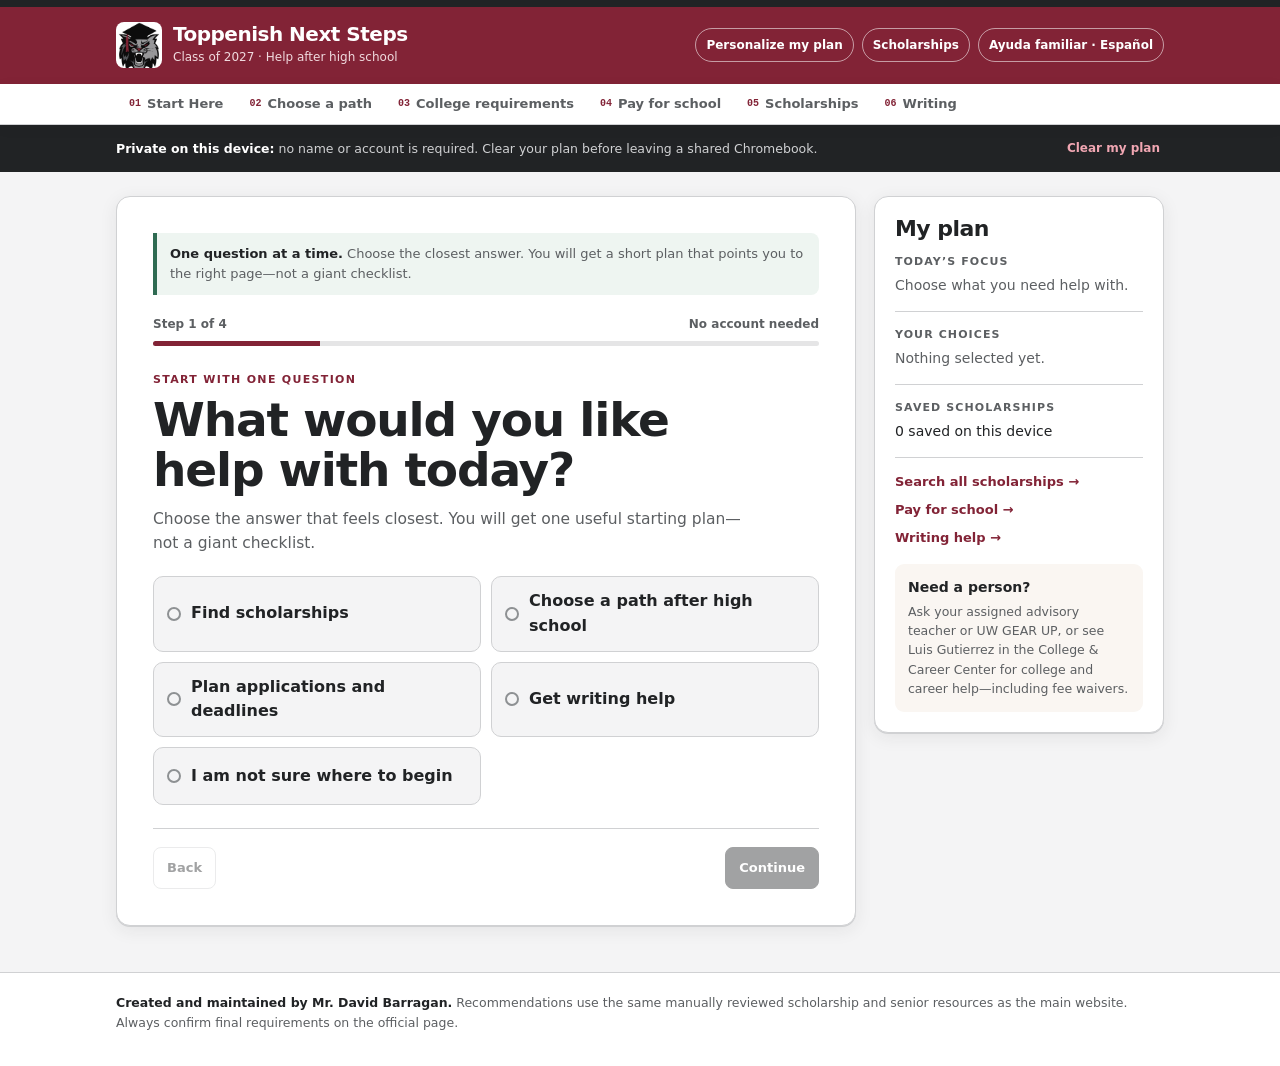
==== commit ad5b4a8e: "Clean up privacy, Spanish guidance, and backend" ====
--- a/coach.html
+++ b/coach.html
@@ -95,7 +95,7 @@
 <header class="top">
   <div class="wrap inner">
     <a class="lockup" href="index.html" aria-label="Toppenish Next Steps home"><span class="badge" aria-hidden="true"><img src="assets/gradcat.png" alt=""></span><span><strong class="site-name">Toppenish Next Steps</strong><span class="school">Class of 2027 · Help after high school</span></span></a>
-    <div class="top-links"><a href="coach.html">Personalize my plan</a><a href="scholarships.html">Scholarships</a><a href="index.html#help-center">Family help · Español</a></div>
+    <div class="top-links"><a href="coach.html">Personalize my plan</a><a href="scholarships.html">Scholarships</a><a href="index.html#help-center">Ayuda familiar · Español</a></div>
   </div>
 </header>
 <nav class="site-nav" aria-label="Main sections">
@@ -142,7 +142,16 @@
 
 <script>
 const STORE_KEY="thsNextSteps";
-const FIT_LABELS={local:"Local / Yakima",lowincome:"Financial need",firstgen:"First-generation",tribal:"Native / tribal",ag:"Agriculture / family work",disability:"Disability",lgbtq:"LGBTQ+",leadership:"Leadership / service",everyone:"Open to most"};
+const FIT_LABELS={local:"Local / Yakima",latino:"Latino / Hispanic",lowincome:"Financial need",firstgen:"First-generation",tribal:"Native / tribal",ag:"Agriculture / family work",disability:"Disability",lgbtq:"LGBTQ+",leadership:"Leadership / service",everyone:"Open to most"};
+const ACADEMIC_OPTIONS=[
+  {key:"gpa-unknown",label:"I do not know my GPA yet"},
+  {key:"gpa-below-2-5",label:"Below 2.5"},
+  {key:"gpa-2-5-2-99",label:"2.5–2.99"},
+  {key:"gpa-3-0-3-49",label:"3.0–3.49"},
+  {key:"gpa-3-5-3-79",label:"3.5–3.79"},
+  {key:"gpa-3-8-plus",label:"3.8 or higher"}
+];
+const ACADEMIC_LABELS=Object.fromEntries(ACADEMIC_OPTIONS.map(item=>[item.key,item.label]));
 const STARTS=[
   {key:"scholarships",label:"Find scholarships"},
   {key:"path",label:"Choose a path after high school"},
@@ -308,12 +317,12 @@
 
 const $=id=>document.getElementById(id);
 const optionsEl=$("options"),resultsEl=$("results"),continueBtn=$("continue"),backBtn=$("back");
-let screen="start",branch=null,selected=new Set(),scholarships=[];
+let screen="start",branch=null,selected=new Set(),academicBand=null,scholarships=[];
 
 function readStore(){try{return JSON.parse(localStorage.getItem(STORE_KEY)||"{}")}catch(e){return {}}}
 function writeStore(value){try{localStorage.setItem(STORE_KEY,JSON.stringify(value))}catch(e){}}
 function savedPlan(){return readStore().coach||null}
-function savePlan(){const store=readStore();store.coach={branch,selected:Array.from(selected),finishedAt:new Date().toISOString()};writeStore(store);updateSide()}
+function savePlan(){const store=readStore();store.coach={branch,selected:Array.from(selected),academicBand:branch==="scholarships"?academicBand:null,finishedAt:new Date().toISOString()};writeStore(store);updateSide()}
 function clearPlan(){const store=readStore();delete store.coach;writeStore(store);$("resume").hidden=true;showStart();updateSide()}
 function esc(value){return String(value??"").replace(/[&<>\"]/g,c=>({"&":"&amp;","<":"&lt;",">":"&gt;",'\"':"&quot;"}[c]))}
 function parseDate(value){if(!value)return null;const p=String(value).split("-").map(Number);return p.length===3&&!p.some(Number.isNaN)?new Date(p[0],p[1]-1,p[2]):null}
@@ -322,12 +331,13 @@
 function idOf(item){return String(item.name).toLowerCase().replace(/[^a-z0-9]+/g,"-").replace(/^-|-$/g,"")}
 function setProgress(step){$("step-label").textContent=`Step ${step} of 4`;$("progress").setAttribute("aria-valuenow",String(step));$("progress-fill").style.width=`${step*25}%`}
 function setCopy(kicker,question,intro){$("kicker").textContent=kicker;$("question").textContent=question;$("intro").textContent=intro}
-function labelFor(key){if(FIT_LABELS[key])return FIT_LABELS[key];const plan=savedPlan();const flowKey=branch||(plan&&plan.branch);const flow=flowKey&&FLOWS[flowKey];const item=flow&&flow.options.find(x=>x.key===key);return item?item.label:key}
+function labelFor(key){if(FIT_LABELS[key])return FIT_LABELS[key];if(ACADEMIC_LABELS[key])return ACADEMIC_LABELS[key];const plan=savedPlan();const flowKey=branch||(plan&&plan.branch);const flow=flowKey&&FLOWS[flowKey];const item=flow&&flow.options.find(x=>x.key===key);return item?item.label:key}
 function updateSide(){
   const plan=savedPlan(),store=readStore(),saved=store.saved||{};
   $("saved-count").textContent=`${Object.keys(saved).length} saved on this device`;
   if(branch){$("plan-focus").textContent=FLOWS[branch].focus;$("plan-focus").classList.remove("empty")}else if(plan&&FLOWS[plan.branch]){$("plan-focus").textContent=FLOWS[plan.branch].focus;$("plan-focus").classList.remove("empty")}else{$("plan-focus").textContent="Choose what you need help with.";$("plan-focus").classList.add("empty")}
   const values=selected.size?Array.from(selected):(plan&&Array.isArray(plan.selected)?plan.selected:[]);
+  if(branch==="scholarships" && academicBand) values.push(academicBand);
   if(values.length){$("plan-choices").textContent=values.map(labelFor).join(", ");$("plan-choices").classList.remove("empty")}else{$("plan-choices").textContent="Nothing selected yet.";$("plan-choices").classList.add("empty")}
 }
 function renderOptions(items,multi){
@@ -340,11 +350,18 @@
   }));
 }
 function showStart(){
-  screen="start";branch=null;selected.clear();setProgress(1);setCopy("Start with one question","What would you like help with today?","Choose the answer that feels closest. You will get one useful starting plan—not a giant checklist.");
+  screen="start";branch=null;selected.clear();academicBand=null;setProgress(1);setCopy("Start with one question","What would you like help with today?","Choose the answer that feels closest. You will get one useful starting plan—not a giant checklist.");
   resultsEl.hidden=true;optionsEl.hidden=false;renderOptions(STARTS,false);backBtn.disabled=true;continueBtn.disabled=true;continueBtn.textContent="Continue";updateSide();
 }
 function showBranch(key,restored=[]){
-  screen="branch";branch=key;selected=new Set(restored);const flow=FLOWS[key];setProgress(2);setCopy(flow.kicker,flow.question,flow.intro);resultsEl.hidden=true;optionsEl.hidden=false;renderOptions(flow.options,flow.multi);backBtn.disabled=false;continueBtn.disabled=selected.size===0;continueBtn.textContent=key==="scholarships"?"Show my matches":"Build my next steps";updateSide();
+  screen="branch";branch=key;selected=new Set(restored);const flow=FLOWS[key];setProgress(2);setCopy(flow.kicker,flow.question,flow.intro);resultsEl.hidden=true;optionsEl.hidden=false;renderOptions(flow.options,flow.multi);backBtn.disabled=false;continueBtn.disabled=selected.size===0;continueBtn.textContent=key==="scholarships"?"Continue to GPA matching":"Build my next steps";updateSide();
+}
+function renderAcademicOptions(){
+  optionsEl.innerHTML=`<p class="coach-note">This is optional. Choose a range if you know it; exact grades are not saved, and scholarships without a GPA rule will still be included.</p>`+ACADEMIC_OPTIONS.map(item=>`<button class="option" type="button" data-academic="${esc(item.key)}" aria-pressed="${String(academicBand===item.key)}">${esc(item.label)}</button>`).join("");
+  optionsEl.querySelectorAll("[data-academic]").forEach(button=>button.addEventListener("click",()=>{academicBand=button.dataset.academic;optionsEl.querySelectorAll("[data-academic]").forEach(x=>x.setAttribute("aria-pressed",String(x===button)));continueBtn.disabled=false;updateSide()}));
+}
+function showAcademicProfile(restored=academicBand){
+  screen="academic";academicBand=restored||null;setProgress(3);setCopy("Academic fit","What GPA range should we use?","This helps the coach bring likely matches forward. It does not decide eligibility, and you can always open the sponsor page to verify.");resultsEl.hidden=true;optionsEl.hidden=false;renderAcademicOptions();backBtn.disabled=false;continueBtn.disabled=!academicBand;continueBtn.textContent="Show my matches";updateSide();
 }
 function nextCycleDate(value){const d=parseDate(value);if(!d)return null;const now=new Date();let n=new Date(now.getFullYear(),d.getMonth(),d.getDate());if(n<=now)n=new Date(now.getFullYear()+1,d.getMonth(),d.getDate());return n}
 function scholarshipStatus(item){
@@ -355,14 +372,24 @@
   if(item.deadline)return {rank:0,label:`Due ${fmt(item.deadline)}`,date:parseDate(item.deadline),planning:false};
   return {rank:0,label:"Open / rolling",date:new Date(9999,0,1),planning:false};
 }
-function scholarshipMatches(item){const fit=Array.isArray(item.fit)?item.fit:[];return Array.from(selected).filter(key=>fit.includes(key))}
+function normalizedFit(item){const fit=Array.isArray(item.fit)?[...item.fit]:[];const hay=[item.name,item.eligibility,item.whyFit,(item.tags||[]).join(" ")].join(" ").toLowerCase();const add=k=>{if(!fit.includes(k))fit.push(k)};if(/latino|hispanic|latina|latine/.test(hay))add("latino");if(/farmworker|farm worker|agriculture|migrant|viticulture|vineyard|wine|dairy|tree fruit/.test(hay))add("ag");return fit}
+function scholarshipMatches(item){const fit=normalizedFit(item);return Array.from(selected).filter(key=>fit.includes(key))}
+function gpaMinimum(item){
+  const explicit=Number(item.gpaMin ?? item.minimumGpa ?? item.minGpa);
+  if(Number.isFinite(explicit))return explicit;
+  const hay=[item.name,item.eligibility,item.whyFit].join(" ");
+  const match=hay.match(/(\d(?:\.\d)?)\s*\+?(?:\s+(?:unweighted|weighted|cumulative|high|school)){0,5}\s*GPA/i)||hay.match(/(?:GPA|grade point average)[^0-9]{0,18}(\d(?:\.\d)?)/i);
+  return match?Number(match[1]):null;
+}
+function gpaRange(key){return ({"gpa-below-2-5":[0,2.49],"gpa-2-5-2-99":[2.5,2.99],"gpa-3-0-3-49":[3,3.49],"gpa-3-5-3-79":[3.5,3.79],"gpa-3-8-plus":[3.8,4.5]})[key]||null}
+function academicFit(item){const min=gpaMinimum(item);if(!academicBand||academicBand==="gpa-unknown")return {rank:1,text:min?`Listed GPA minimum: ${min.toFixed(1)}+ — verify on the sponsor page.`:"GPA requirement not listed — read the sponsor page."};if(!min)return {rank:1,text:"GPA requirement not listed — read the sponsor page."};const range=gpaRange(academicBand);if(!range)return {rank:1,text:`Listed GPA minimum: ${min.toFixed(1)}+ — verify on the sponsor page.`};if(range[1]<min)return {rank:3,text:`May not meet the listed ${min.toFixed(1)} GPA minimum — verify before spending time.`};if(range[0]>=min)return {rank:0,text:`Your selected range appears to meet the listed ${min.toFixed(1)} GPA minimum — verify on the sponsor page.`};return {rank:1,text:`Your selected range is close to the listed ${min.toFixed(1)} GPA minimum — verify on the sponsor page.`}}
 function renderScholarships(){
   if(!scholarships.length){resultsEl.innerHTML='<div class="loading">Loading the verified scholarship list…</div>';return}
-  const ranked=scholarships.map(item=>({item,status:scholarshipStatus(item),hits:scholarshipMatches(item)})).sort((a,b)=>a.status.rank-b.status.rank||b.hits.length-a.hits.length||a.status.date-b.status.date||a.item.name.localeCompare(b.item.name)).slice(0,6);
+  const ranked=scholarships.map(item=>({item,status:scholarshipStatus(item),hits:scholarshipMatches(item),academic:academicFit(item)})).sort((a,b)=>a.status.rank-b.status.rank||a.academic.rank-b.academic.rank||b.hits.length-a.hits.length||a.status.date-b.status.date||a.item.name.localeCompare(b.item.name)).slice(0,6);
   const store=readStore(),saved=store.saved||{};
-  resultsEl.innerHTML=`<div class="scholarship-results">${ranked.map(({item,status,hits})=>{
+  resultsEl.innerHTML=`<div class="scholarship-results">${ranked.map(({item,status,hits,academic})=>{
     const id=idOf(item),reason=hits.length?`Matches ${hits.map(key=>FIT_LABELS[key]).join(", ")}.`:(item.whyFit||"A Toppenish student may qualify; read the exact requirements.");
-    return `<article class="scholarship-card"><div class="scholarship-head"><div><h3>${esc(item.name)}</h3><div class="org">${esc(item.organization||"Scholarship sponsor")}</div></div><div class="status">${esc(status.label)}</div></div><div class="award">${esc(item.award||"See sponsor details")}</div><p class="match"><strong>Why it is here:</strong> ${esc(reason)}</p><div class="scholarship-actions"><label class="save"><input type="checkbox" data-save="${esc(id)}" ${saved[id]?"checked":""}> Save this</label><a href="${esc(item.url)}" target="_blank" rel="noopener">Open sponsor page ↗</a></div></article>`
+    return `<article class="scholarship-card"><div class="scholarship-head"><div><h3>${esc(item.name)}</h3><div class="org">${esc(item.organization||"Scholarship sponsor")}</div></div><div class="status">${esc(status.label)}</div></div><div class="award">${esc(item.award||"See sponsor details")}</div><p class="match"><strong>Why it is here:</strong> ${esc(reason)}</p><p class="match"><strong>Academic fit:</strong> ${esc(academic.text)}</p><div class="scholarship-actions"><label class="save"><input type="checkbox" data-save="${esc(id)}" ${saved[id]?"checked":""}> Save this</label><a href="${esc(item.url)}" target="_blank" rel="noopener">Open sponsor page ↗</a></div></article>`
   }).join("")}</div><div class="result-actions"><a class="btn" href="scholarships.html">Open the full ranked finder</a><a class="btn ghost" href="scholarships.html#updates">Get scholarship updates</a></div>`;
   resultsEl.querySelectorAll("[data-save]").forEach(input=>input.addEventListener("change",()=>{const s=readStore(),all=s.saved||{};if(input.checked)all[input.dataset.save]=true;else delete all[input.dataset.save];s.saved=all;writeStore(s);updateSide()}));
 }
@@ -371,12 +398,12 @@
   resultsEl.innerHTML=`<div class="result-list">${rows.map(([title,text,href,label],index)=>`<article class="result-step"><strong>${index+1}. ${esc(title)}</strong><span>${esc(text)}</span><a href="${esc(href)}"${href.startsWith("http")?' target="_blank" rel="noopener"':''}>${esc(label)} →</a></article>`).join("")}</div><div class="result-actions"><a class="btn" href="index.html">Open all senior resources</a>${branch!=="scholarships"?'<a class="btn ghost" href="scholarships.html">Search scholarships</a>':''}</div>`;
 }
 function showResults(){
-  screen="results";setProgress(4);optionsEl.hidden=true;resultsEl.hidden=false;setCopy("Your personalized starting plan",branch==="scholarships"?"Your strongest opportunities are ready.":"Here are your next three steps.",`Based on: ${Array.from(selected).map(labelFor).join(", ")}. You can change these choices at any time.`);savePlan();if(branch==="scholarships")renderScholarships();else renderStandard();backBtn.disabled=false;continueBtn.disabled=false;continueBtn.textContent="Save and finish";$("resume").hidden=true;updateSide();
-}
-function resumePlan(){const plan=savedPlan();if(!plan||!FLOWS[plan.branch])return;branch=plan.branch;selected=new Set(plan.selected||[]);showResults()}
-
-continueBtn.addEventListener("click",()=>{if(screen==="start")showBranch(Array.from(selected)[0]);else if(screen==="branch")showResults();else{savePlan();window.location.href="index.html"}});
-backBtn.addEventListener("click",()=>{if(screen==="results")showBranch(branch,Array.from(selected));else showStart()});
+  screen="results";setProgress(4);optionsEl.hidden=true;resultsEl.hidden=false;const planText=Array.from(selected).map(labelFor);if(branch==="scholarships"&&academicBand)planText.push(labelFor(academicBand));setCopy("Your personalized starting plan",branch==="scholarships"?"Your strongest opportunities are ready.":"Here are your next three steps.",`Based on: ${planText.join(", ")}. You can change these choices at any time.`);savePlan();if(branch==="scholarships")renderScholarships();else renderStandard();backBtn.disabled=false;continueBtn.disabled=false;continueBtn.textContent="Save and finish";$("resume").hidden=true;updateSide();
+}
+function resumePlan(){const plan=savedPlan();if(!plan||!FLOWS[plan.branch])return;branch=plan.branch;selected=new Set(plan.selected||[]);academicBand=plan.academicBand||null;showResults()}
+
+continueBtn.addEventListener("click",()=>{if(screen==="start")showBranch(Array.from(selected)[0]);else if(screen==="branch"&&branch==="scholarships")showAcademicProfile();else if(screen==="branch")showResults();else if(screen==="academic")showResults();else{savePlan();window.location.href="index.html"}});
+backBtn.addEventListener("click",()=>{if(screen==="results"&&branch==="scholarships")showAcademicProfile(academicBand);else if(screen==="results")showBranch(branch,Array.from(selected));else if(screen==="academic")showBranch(branch,Array.from(selected));else showStart()});
 $("clear-plan").addEventListener("click",clearPlan);$("resume-plan").addEventListener("click",resumePlan);
 const previous=savedPlan();if(previous&&FLOWS[previous.branch])$("resume").hidden=false;
 fetch("data/scholarships.json",{cache:"no-store"}).then(response=>response.ok?response.json():Promise.reject()).then(data=>{scholarships=Array.isArray(data.scholarships)?data.scholarships:[];if(screen==="results"&&branch==="scholarships")renderScholarships()}).catch(()=>{if(screen==="results"&&branch==="scholarships")resultsEl.innerHTML='<div class="loading">The scholarship list could not load. Please refresh the page or open the Scholarship Finder.</div>'});
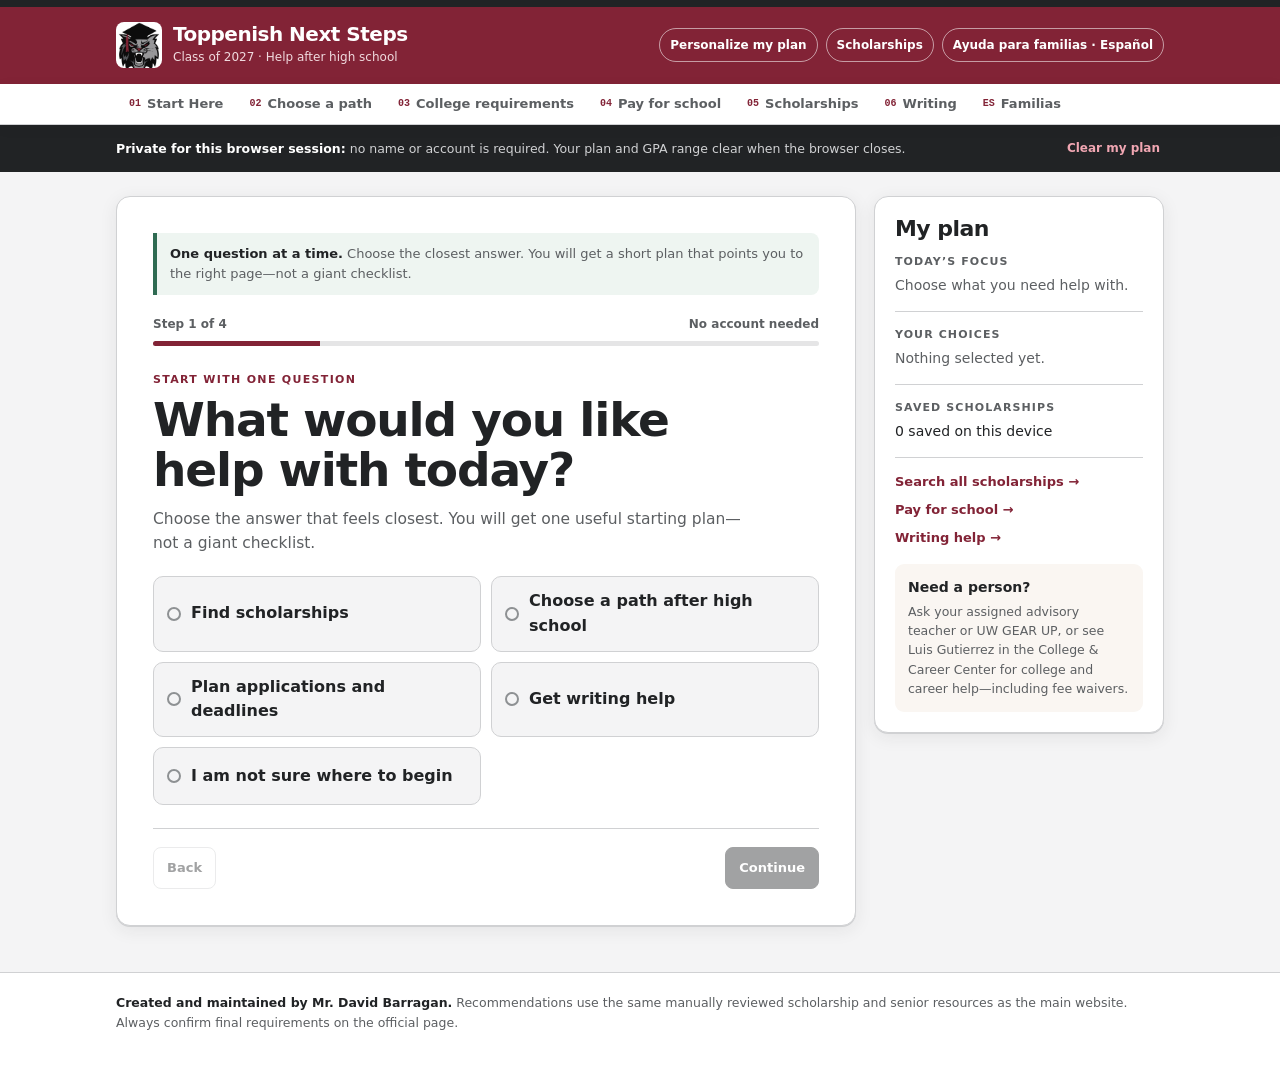
==== commit 2072e7e7: "Improve accessibility, privacy, and family guidance" ====
--- a/coach.html
+++ b/coach.html
@@ -65,7 +65,7 @@
 .footer{border-top:1px solid var(--line);background:#fff;padding:20px 0 34px;color:var(--muted);font-size:12.5px}.footer p{margin:0}.footer strong{color:var(--ink)}
 [hidden]{display:none!important}
 @media(max-width:780px){.page{grid-template-columns:1fr}.side{position:static;display:grid;grid-template-columns:repeat(2,minmax(0,1fr));gap:15px}.side h2,.person{grid-column:1/-1}.side-section{border-top:0;padding-top:0;margin-top:0}}
-@media(max-width:560px){.top-row{align-items:flex-start}.brand span{display:none}.top-links a:not(:first-child){display:none}.privacy-row{align-items:flex-start}.page{padding-top:14px}.coach-inner{padding:20px 16px}.options{grid-template-columns:1fr}.option{min-height:52px}.resume{align-items:flex-start;flex-direction:column}.resume .btn{width:100%}.side{grid-template-columns:1fr}.side h2,.person{grid-column:auto}.scholarship-head{display:block}.status{text-align:left;margin-top:8px;max-width:none}.actions .btn{min-width:104px}}
+@media(max-width:560px){.top-row{align-items:flex-start}.brand span{display:none}.top-links a:first-child{display:none}.privacy-row{align-items:flex-start}.page{padding-top:14px}.coach-inner{padding:20px 16px}.options{grid-template-columns:1fr}.option{min-height:52px}.resume{align-items:flex-start;flex-direction:column}.resume .btn{width:100%}.side{grid-template-columns:1fr}.side h2,.person{grid-column:auto}.scholarship-head{display:block}.status{text-align:left;margin-top:8px;max-width:none}.actions .btn{min-width:104px}}
 @media(prefers-reduced-motion:reduce){.progress>span{transition:none}}
 
 /* Same simple header and navigation used by every Next Steps page */
@@ -87,7 +87,7 @@
 .nav-num{color:var(--crimson);font:700 10px ui-monospace,SFMono-Regular,Menlo,Consolas,monospace}
 .coach-intent-note{margin:0 0 20px;padding:11px 13px;border-left:4px solid var(--sage);border-radius:0 8px 8px 0;background:var(--sage-bg);color:var(--muted);font-size:13px}
 .coach-intent-note strong{color:var(--ink)}
-@media(max-width:560px){.top .inner{padding:0 16px}.top-links a:nth-child(n+2){display:none}.site-nav .nav-row{padding:0 8px}.site-nav a{padding-left:11px;padding-right:11px;font-size:12px}}
+@media(max-width:560px){.top .inner{padding:0 16px}.top-links a:first-child{display:none}.site-nav .nav-row{padding:0 8px}.site-nav a{padding-left:11px;padding-right:11px;font-size:12px}}
 </style>
 </head>
 <body>
@@ -95,7 +95,7 @@
 <header class="top">
   <div class="wrap inner">
     <a class="lockup" href="index.html" aria-label="Toppenish Next Steps home"><span class="badge" aria-hidden="true"><img src="assets/gradcat.png" alt=""></span><span><strong class="site-name">Toppenish Next Steps</strong><span class="school">Class of 2027 · Help after high school</span></span></a>
-    <div class="top-links"><a href="coach.html">Personalize my plan</a><a href="scholarships.html">Scholarships</a><a href="index.html#help-center">Ayuda familiar · Español</a></div>
+    <div class="top-links"><a href="coach.html">Personalize my plan</a><a href="scholarships.html">Scholarships</a><a href="familias.html" lang="es" hreflang="es">Ayuda para familias · Español</a></div>
   </div>
 </header>
 <nav class="site-nav" aria-label="Main sections">
@@ -106,10 +106,11 @@
     <a href="index.html#deadlines"><span class="nav-num">04</span> Pay for school</a>
     <a href="scholarships.html"><span class="nav-num">05</span> Scholarships</a>
     <a href="index.html#writing"><span class="nav-num">06</span> Writing</a>
+    <a href="familias.html" lang="es" hreflang="es"><span class="nav-num">ES</span> Familias</a>
   </div>
 </nav>
 <div class="privacy">
-  <div class="wrap privacy-row"><p><strong>Private on this device:</strong> no name or account is required. Clear your plan before leaving a shared Chromebook.</p><button class="clear" id="clear-plan" type="button">Clear my plan</button></div>
+  <div class="wrap privacy-row"><p><strong>Private for this browser session:</strong> no name or account is required. Your plan and GPA range clear when the browser closes.</p><button class="clear" id="clear-plan" type="button">Clear my plan</button></div>
 </div>
 
 <main class="wrap page" id="coach-main">
@@ -142,7 +143,7 @@
 
 <script>
 const STORE_KEY="thsNextSteps";
-const FIT_LABELS={local:"Local / Yakima",latino:"Latino / Hispanic",lowincome:"Financial need",firstgen:"First-generation",tribal:"Native / tribal",ag:"Agriculture / family work",disability:"Disability",lgbtq:"LGBTQ+",leadership:"Leadership / service",everyone:"Open to most"};
+const FIT_LABELS={local:"Local / Yakima",latino:"Latino / Hispanic",lowincome:"Financial need",firstgen:"First-generation",tribal:"Native / tribal",ag:"Agriculture / family work",disability:"Disability",lgbtq:"LGBTQ+",leadership:"Leadership / service",everyone:"No special group required"};
 const ACADEMIC_OPTIONS=[
   {key:"gpa-unknown",label:"I do not know my GPA yet"},
   {key:"gpa-below-2-5",label:"Below 2.5"},
@@ -321,9 +322,12 @@
 
 function readStore(){try{return JSON.parse(localStorage.getItem(STORE_KEY)||"{}")}catch(e){return {}}}
 function writeStore(value){try{localStorage.setItem(STORE_KEY,JSON.stringify(value))}catch(e){}}
-function savedPlan(){return readStore().coach||null}
-function savePlan(){const store=readStore();store.coach={branch,selected:Array.from(selected),academicBand:branch==="scholarships"?academicBand:null,finishedAt:new Date().toISOString()};writeStore(store);updateSide()}
-function clearPlan(){const store=readStore();delete store.coach;writeStore(store);$("resume").hidden=true;showStart();updateSide()}
+function readSession(){try{return JSON.parse(sessionStorage.getItem(STORE_KEY)||"{}")}catch(e){return {}}}
+function writeSession(value){try{sessionStorage.setItem(STORE_KEY,JSON.stringify(value))}catch(e){}}
+function savedPlan(){return readSession().coach||null}
+function savePlan(){const session=readSession();session.coach={branch,selected:Array.from(selected),academicBand:branch==="scholarships"?academicBand:null,finishedAt:new Date().toISOString()};writeSession(session);updateSide()}
+function clearPlan(){const session=readSession();delete session.coach;writeSession(session);const store=readStore();delete store.coach;delete store.scholarshipPriorities;writeStore(store);$("resume").hidden=true;showStart();updateSide()}
+try{const legacy=readStore();delete legacy.coach;delete legacy.scholarshipPriorities;writeStore(legacy)}catch(e){}
 function esc(value){return String(value??"").replace(/[&<>\"]/g,c=>({"&":"&amp;","<":"&lt;",">":"&gt;",'\"':"&quot;"}[c]))}
 function parseDate(value){if(!value)return null;const p=String(value).split("-").map(Number);return p.length===3&&!p.some(Number.isNaN)?new Date(p[0],p[1]-1,p[2]):null}
 function fmt(value){const d=parseDate(value);return d?d.toLocaleDateString("en-US",{month:"short",day:"numeric",year:"numeric"}):""}
@@ -357,7 +361,7 @@
   screen="branch";branch=key;selected=new Set(restored);const flow=FLOWS[key];setProgress(2);setCopy(flow.kicker,flow.question,flow.intro);resultsEl.hidden=true;optionsEl.hidden=false;renderOptions(flow.options,flow.multi);backBtn.disabled=false;continueBtn.disabled=selected.size===0;continueBtn.textContent=key==="scholarships"?"Continue to GPA matching":"Build my next steps";updateSide();
 }
 function renderAcademicOptions(){
-  optionsEl.innerHTML=`<p class="coach-note">This is optional. Choose a range if you know it; exact grades are not saved, and scholarships without a GPA rule will still be included.</p>`+ACADEMIC_OPTIONS.map(item=>`<button class="option" type="button" data-academic="${esc(item.key)}" aria-pressed="${String(academicBand===item.key)}">${esc(item.label)}</button>`).join("");
+  optionsEl.innerHTML=`<p class="coach-note">This is optional. Choose a range if you know it. We use the range—not an exact GPA—and it clears when the browser closes. Scholarships without a GPA rule will still be included.</p>`+ACADEMIC_OPTIONS.map(item=>`<button class="option" type="button" data-academic="${esc(item.key)}" aria-pressed="${String(academicBand===item.key)}">${esc(item.label)}</button>`).join("");
   optionsEl.querySelectorAll("[data-academic]").forEach(button=>button.addEventListener("click",()=>{academicBand=button.dataset.academic;optionsEl.querySelectorAll("[data-academic]").forEach(x=>x.setAttribute("aria-pressed",String(x===button)));continueBtn.disabled=false;updateSide()}));
 }
 function showAcademicProfile(restored=academicBand){
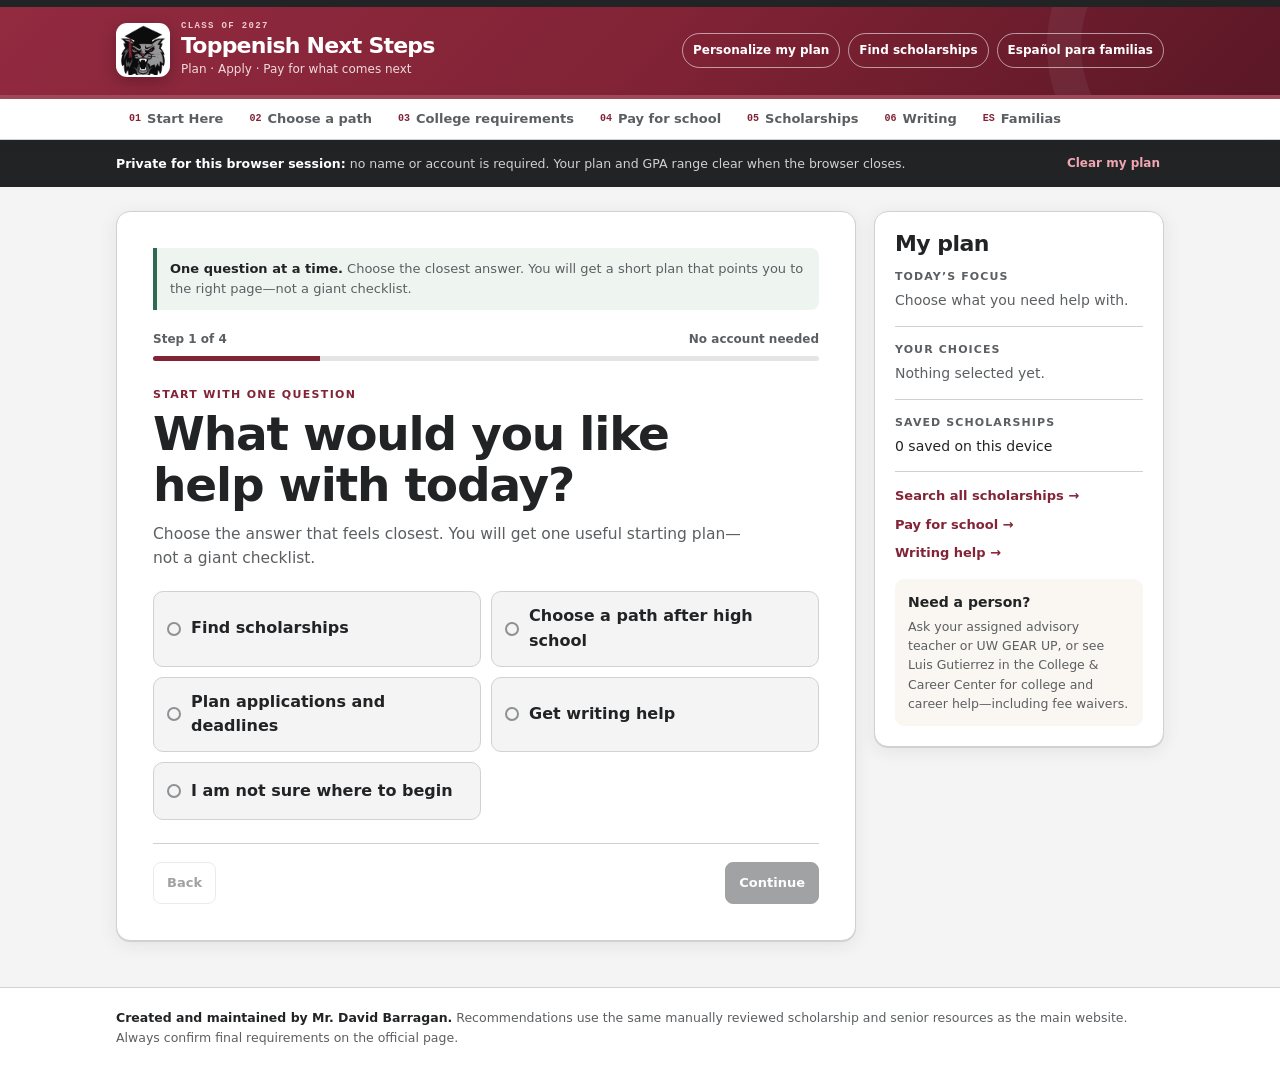
==== commit e811da14: "Improve mobile header and scholarship controls" ====
--- a/coach.html
+++ b/coach.html
@@ -68,13 +68,15 @@
 @media(max-width:560px){.top-row{align-items:flex-start}.brand span{display:none}.top-links a:first-child{display:none}.privacy-row{align-items:flex-start}.page{padding-top:14px}.coach-inner{padding:20px 16px}.options{grid-template-columns:1fr}.option{min-height:52px}.resume{align-items:flex-start;flex-direction:column}.resume .btn{width:100%}.side{grid-template-columns:1fr}.side h2,.person{grid-column:auto}.scholarship-head{display:block}.status{text-align:left;margin-top:8px;max-width:none}.actions .btn{min-width:104px}}
 @media(prefers-reduced-motion:reduce){.progress>span{transition:none}}
 
-/* Same simple header and navigation used by every Next Steps page */
-.top{padding:15px 0 16px}
+/* Shared branded header and navigation used by every Next Steps page */
+.top{position:relative;overflow:hidden;background:linear-gradient(135deg,#922a40 0%,var(--crimson) 50%,#5a1725 100%);border-top:7px solid var(--ink);border-bottom:4px solid var(--rose);padding:15px 0 16px}
+.top::before{content:"";position:absolute;inset:auto -75px -105px auto;width:240px;height:240px;border:34px solid rgba(255,255,255,.055);border-radius:50%;pointer-events:none}
 .top .inner{display:flex;align-items:center;justify-content:space-between;gap:18px}
 .lockup{display:flex;align-items:center;gap:11px;min-width:0;color:#fff;text-decoration:none}
-.badge{width:46px;height:46px;display:grid;place-items:center;flex:0 0 auto;border-radius:8px;background:#fff;overflow:hidden}
+.badge{width:54px;height:54px;display:grid;place-items:center;flex:0 0 auto;border:2px solid rgba(255,255,255,.9);border-radius:11px;background:#fff;overflow:hidden;box-shadow:0 5px 16px rgba(20,5,9,.26)}
 .badge img{width:100%;height:100%;object-fit:contain;display:block}
-.site-name{font-size:20px;line-height:1.05;letter-spacing:-.025em;font-weight:800}
+.brand-eyebrow{display:block;margin-bottom:3px;color:#f3c9d1;font:800 9px/1.1 ui-monospace,SFMono-Regular,Menlo,Consolas,monospace;letter-spacing:.15em;text-transform:uppercase}
+.site-name{font-size:22px;line-height:1.02;letter-spacing:-.035em;font-weight:850}
 .school{margin-top:3px;color:#f0dade;font-size:12px}
 .lockup .site-name,.lockup .school{display:block}
 .top-links{margin:0;display:flex;gap:8px;align-items:center;justify-content:flex-end;flex-wrap:wrap}
@@ -87,15 +89,23 @@
 .nav-num{color:var(--crimson);font:700 10px ui-monospace,SFMono-Regular,Menlo,Consolas,monospace}
 .coach-intent-note{margin:0 0 20px;padding:11px 13px;border-left:4px solid var(--sage);border-radius:0 8px 8px 0;background:var(--sage-bg);color:var(--muted);font-size:13px}
 .coach-intent-note strong{color:var(--ink)}
-@media(max-width:560px){.top .inner{padding:0 16px}.top-links a:first-child{display:none}.site-nav .nav-row{padding:0 8px}.site-nav a{padding-left:11px;padding-right:11px;font-size:12px}}
+@media(max-width:560px){
+  .top{padding:14px 0 13px;border-top-width:5px;border-bottom-width:3px}
+  .top .inner{display:grid;grid-template-columns:1fr;gap:11px;padding:0 14px}
+  .lockup{gap:12px}.badge{width:56px;height:56px}.brand-eyebrow{font-size:8.5px}.site-name{font-size:23px;white-space:nowrap}.school{font-size:11.5px}
+  .top-links{display:grid;grid-template-columns:1fr 1fr;width:100%;gap:7px}
+  .top-links a:first-child{display:none}
+  .top-links a{display:flex;align-items:center;justify-content:center;min-height:42px;padding:8px 10px;background:rgba(28,7,12,.18);border-color:rgba(255,255,255,.62);font-size:12px;text-align:center}
+  .site-nav .nav-row{padding:0 8px}.site-nav a{padding-left:11px;padding-right:11px;font-size:12px}
+}
 </style>
 </head>
 <body>
 <a class="skip" href="#coach-main">Skip to the coach</a>
 <header class="top">
   <div class="wrap inner">
-    <a class="lockup" href="index.html" aria-label="Toppenish Next Steps home"><span class="badge" aria-hidden="true"><img src="assets/gradcat.png" alt=""></span><span><strong class="site-name">Toppenish Next Steps</strong><span class="school">Class of 2027 · Help after high school</span></span></a>
-    <div class="top-links"><a href="coach.html">Personalize my plan</a><a href="scholarships.html">Scholarships</a><a href="familias.html" lang="es" hreflang="es">Ayuda para familias · Español</a></div>
+    <a class="lockup" href="index.html" aria-label="Toppenish Next Steps home"><span class="badge" aria-hidden="true"><img src="assets/gradcat.png" alt=""></span><span><span class="brand-eyebrow">Class of 2027</span><strong class="site-name">Toppenish Next Steps</strong><span class="school">Plan · Apply · Pay for what comes next</span></span></a>
+    <div class="top-links"><a href="coach.html">Personalize my plan</a><a href="scholarships.html">Find scholarships</a><a href="familias.html" lang="es" hreflang="es">Español para familias</a></div>
   </div>
 </header>
 <nav class="site-nav" aria-label="Main sections">
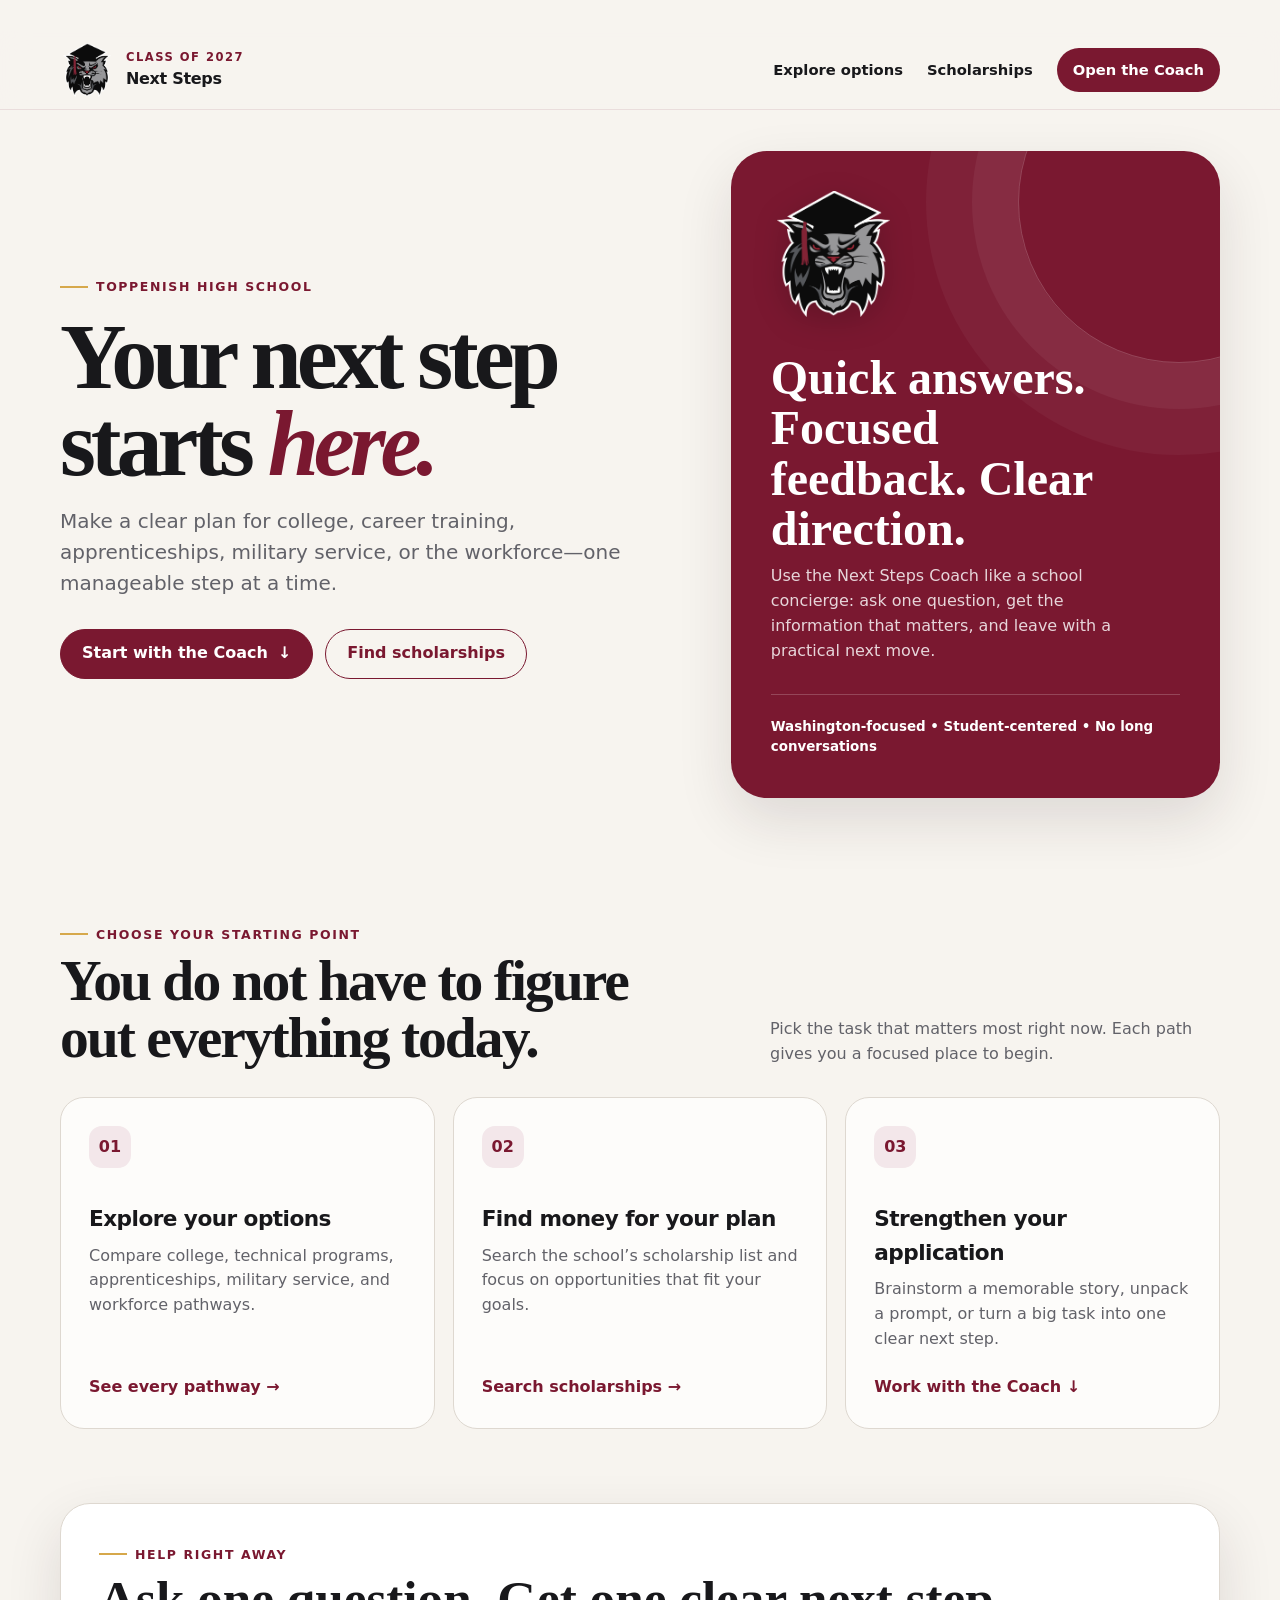
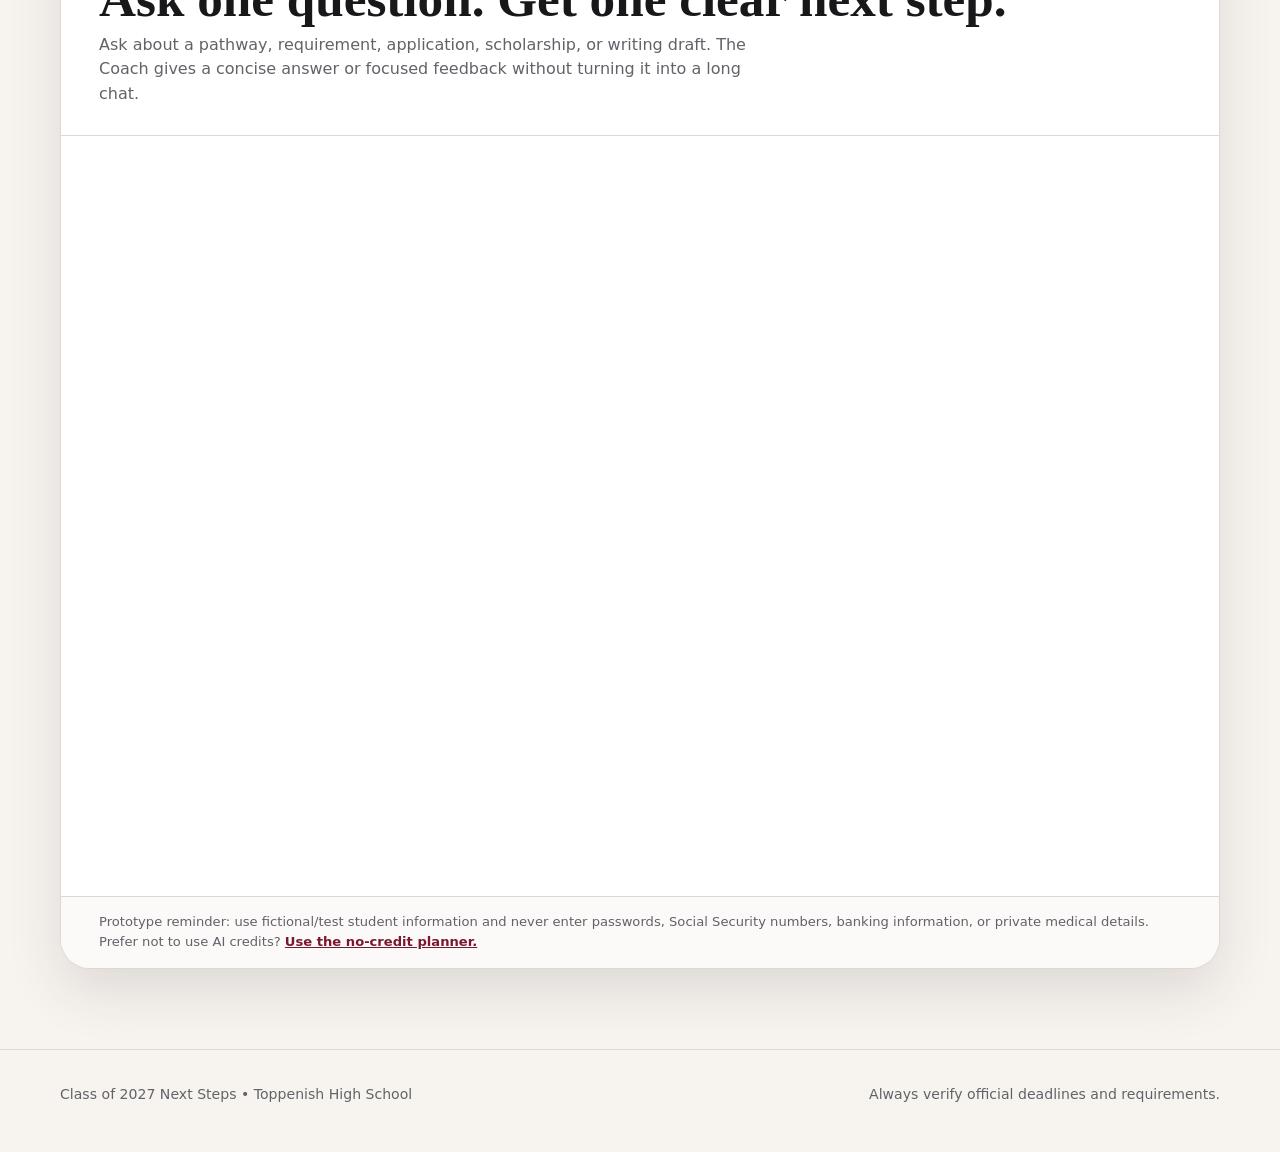
==== commit 6930d51c: "Launch Next Steps Coach concierge" ====
--- a/coach.html
+++ b/coach.html
@@ -1,427 +1,13 @@
-<!DOCTYPE html>
+<!doctype html>
 <html lang="en">
 <head>
-<meta charset="utf-8">
-<meta name="viewport" content="width=device-width, initial-scale=1">
-<title>Next Steps Coach — Toppenish High School</title>
-<meta name="description" content="A private, no-account guide to scholarships, pathways, applications, writing, and the next step after high school.">
-<meta name="color-scheme" content="light">
-<link rel="icon" href="assets/gradcat.png" type="image/png">
-<style>
-:root{
-  --crimson:#822336;--crimson-dk:#5f1927;--rose:#a04a5c;--rose-lt:#f0a6b2;
-  --ink:#212325;--ink-2:#34373a;--muted:#5c5f62;--paper:#f4f4f5;--card:#fff;
-  --line:#d0d1d3;--sand:#faf6f2;--sage:#2f6b52;--sage-bg:#eef5f1;
-  --shadow:0 1px 0 var(--line),0 4px 18px rgba(33,35,37,.08)
-}
-*{box-sizing:border-box}
-html{-webkit-text-size-adjust:100%}
-body{margin:0;background:var(--paper);color:var(--ink);font:16px/1.55 system-ui,-apple-system,"Segoe UI",sans-serif}
-a{color:var(--crimson)}button,input{font:inherit}
-a:focus-visible,button:focus-visible,input:focus-visible{outline:3px solid var(--crimson);outline-offset:3px}
-.wrap{max-width:1080px;margin:0 auto;padding:0 16px}
-.skip{position:absolute;left:-9999px;top:0;background:#fff;padding:10px 14px;z-index:99}.skip:focus{left:8px;top:8px}
-.top{background:var(--crimson);color:#fff;border-top:7px solid var(--ink);padding:18px 0}
-.top-row{display:flex;align-items:center;justify-content:space-between;gap:18px}
-.brand{display:flex;align-items:center;gap:11px;min-width:0;text-decoration:none;color:#fff}
-.mark{width:46px;height:46px;display:grid;place-items:center;flex:0 0 auto;border-radius:8px;background:#fff;color:var(--crimson);font-size:20px;font-weight:900}
-.brand strong,.brand span{display:block}.brand strong{font-size:20px;line-height:1.05}.brand span{margin-top:3px;color:#f0dade;font-size:12px}
-.top-links{display:flex;gap:8px;align-items:center;flex-wrap:wrap;justify-content:flex-end}
-.top-links a{border:1px solid rgba(255,255,255,.55);border-radius:999px;color:#fff;padding:7px 10px;text-decoration:none;font-size:12px;font-weight:800}
-.top-links a:hover{background:#fff;color:var(--crimson)}
-.privacy{background:var(--ink);color:#fff;padding:10px 0}
-.privacy-row{display:flex;justify-content:space-between;gap:14px;align-items:center}
-.privacy p{margin:0;color:#d0d1d3;font-size:12.5px}.privacy strong{color:#fff}
-.clear{border:0;background:transparent;color:var(--rose-lt);padding:4px;cursor:pointer;font-size:12px;font-weight:800;white-space:nowrap}
-.clear:hover{text-decoration:underline}
-.page{display:grid;grid-template-columns:minmax(0,1fr) 290px;gap:18px;padding-top:24px;padding-bottom:46px;align-items:start}
-.coach,.side{background:var(--card);border:1px solid var(--line);border-radius:14px;box-shadow:var(--shadow)}
-.coach{overflow:hidden}.coach-inner{padding:clamp(20px,5vw,36px)}
-.progress-copy{display:flex;justify-content:space-between;gap:12px;color:var(--muted);font-size:12px;font-weight:800}
-.progress{height:5px;margin:8px 0 25px;border-radius:999px;background:#e5e5e6;overflow:hidden}
-.progress>span{display:block;width:25%;height:100%;background:var(--crimson);transition:width .2s ease}
-.eyebrow{margin:0 0 6px;color:var(--crimson);font-size:11px;font-weight:900;letter-spacing:.12em;text-transform:uppercase}
-h1,h2,h3{line-height:1.08;letter-spacing:-.025em}h1{font-size:clamp(29px,6vw,47px);margin:0;max-width:18ch}h2{font-size:22px;margin:0}h3{font-size:18px;margin:0}
-.intro{max-width:62ch;margin:11px 0 21px;color:var(--muted);font-size:15.5px}
-.resume{display:flex;justify-content:space-between;gap:14px;align-items:center;margin:0 0 22px;padding:13px 14px;border-left:4px solid var(--sage);border-radius:0 9px 9px 0;background:var(--sage-bg)}
-.resume strong,.resume span{display:block}.resume span{color:var(--muted);font-size:12.5px;margin-top:2px}.resume button{white-space:nowrap}
-.options{display:grid;grid-template-columns:repeat(2,minmax(0,1fr));gap:10px}
-.option{min-height:58px;border:1.5px solid var(--line);border-radius:10px;background:var(--paper);color:var(--ink);padding:12px 13px;text-align:left;cursor:pointer;font-weight:800;display:flex;align-items:center;gap:10px}
-.option::before{content:"";width:10px;height:10px;border:2px solid #8e9193;border-radius:50%;flex:0 0 auto}
-.option:hover{border-color:var(--crimson);background:var(--sand)}
-.option[aria-pressed="true"]{border-color:var(--crimson);background:var(--sand);color:var(--crimson-dk)}
-.option[aria-pressed="true"]::before{border-color:var(--crimson);background:var(--crimson);box-shadow:inset 0 0 0 2px var(--sand)}
-.actions{display:flex;align-items:center;justify-content:space-between;gap:10px;margin-top:23px;padding-top:18px;border-top:1px solid var(--line)}
-.btn{display:inline-flex;align-items:center;justify-content:center;border:1.5px solid var(--ink);border-radius:8px;background:var(--ink);color:#fff;padding:10px 13px;text-decoration:none;cursor:pointer;font-size:13px;font-weight:900}
-.btn:hover{background:var(--crimson);border-color:var(--crimson)}.btn:disabled{opacity:.42;cursor:not-allowed}.btn.ghost{background:#fff;color:var(--ink);border-color:var(--line)}.btn.ghost:hover{border-color:var(--crimson);color:var(--crimson)}
-.side{padding:20px;position:sticky;top:16px}.side h2{margin-bottom:13px}.side-section{border-top:1px solid var(--line);padding-top:14px;margin-top:14px}.side-section:first-of-type{border-top:0;padding-top:0;margin-top:0}
-.side-label{margin:0 0 5px;color:var(--muted);font-size:11px;font-weight:900;letter-spacing:.1em;text-transform:uppercase}.side-value{margin:0;font-size:14px}.side-value.empty{color:var(--muted)}
-.side-links{display:grid;gap:8px}.side-links a{font-size:13px;font-weight:800;text-decoration:none}.side-links a:hover{text-decoration:underline}
-.person{margin-top:16px;padding:13px;border-radius:9px;background:var(--sand);color:var(--muted);font-size:12.5px}.person strong{display:block;color:var(--ink);font-size:14px;margin-bottom:3px}
-.result-list{display:grid;gap:10px;margin-top:18px}.result-step{border-left:4px solid var(--sage);border-radius:0 9px 9px 0;background:var(--sage-bg);padding:14px 15px}.result-step strong,.result-step span{display:block}.result-step span{margin-top:4px;color:var(--muted);font-size:13.5px}.result-step a{display:inline-block;margin-top:8px;font-size:13px;font-weight:900;text-decoration:none}.result-step a:hover{text-decoration:underline}
-.result-actions{display:flex;gap:8px;flex-wrap:wrap;margin-top:17px}
-.scholarship-results{display:grid;gap:11px;margin-top:18px}.scholarship-card{border:1px solid var(--line);border-left:5px solid var(--sage);border-radius:11px;background:#fff;padding:15px}.scholarship-head{display:flex;justify-content:space-between;gap:13px;align-items:flex-start}.scholarship-card h3{font-size:18px}.org{margin-top:3px;color:var(--muted);font-size:12px;font-weight:700}.status{flex:0 0 auto;text-align:right;color:var(--crimson);font-size:12px;font-weight:900;max-width:125px}.award{display:inline-block;margin:10px 0 7px;padding:6px 9px;border-radius:7px;background:var(--sage-bg);color:var(--sage);font-size:12px;font-weight:900}.match{margin:0;color:var(--muted);font-size:13.5px}.match strong{color:var(--ink)}.scholarship-actions{display:flex;justify-content:space-between;gap:10px;align-items:center;flex-wrap:wrap;margin-top:12px;padding-top:11px;border-top:1px solid var(--line)}.save{display:flex;align-items:center;gap:7px;font-size:12.5px;font-weight:900}.save input{width:17px;height:17px;accent-color:var(--crimson)}.scholarship-actions a{font-size:12.5px;font-weight:900;text-decoration:none}.scholarship-actions a:hover{text-decoration:underline}
-.loading{padding:18px;border-radius:9px;background:var(--sand);color:var(--muted)}
-.footer{border-top:1px solid var(--line);background:#fff;padding:20px 0 34px;color:var(--muted);font-size:12.5px}.footer p{margin:0}.footer strong{color:var(--ink)}
-[hidden]{display:none!important}
-@media(max-width:780px){.page{grid-template-columns:1fr}.side{position:static;display:grid;grid-template-columns:repeat(2,minmax(0,1fr));gap:15px}.side h2,.person{grid-column:1/-1}.side-section{border-top:0;padding-top:0;margin-top:0}}
-@media(max-width:560px){.top-row{align-items:flex-start}.brand span{display:none}.top-links a:first-child{display:none}.privacy-row{align-items:flex-start}.page{padding-top:14px}.coach-inner{padding:20px 16px}.options{grid-template-columns:1fr}.option{min-height:52px}.resume{align-items:flex-start;flex-direction:column}.resume .btn{width:100%}.side{grid-template-columns:1fr}.side h2,.person{grid-column:auto}.scholarship-head{display:block}.status{text-align:left;margin-top:8px;max-width:none}.actions .btn{min-width:104px}}
-@media(prefers-reduced-motion:reduce){.progress>span{transition:none}}
-
-/* Shared branded header and navigation used by every Next Steps page */
-.top{position:relative;overflow:hidden;background:linear-gradient(135deg,#922a40 0%,var(--crimson) 50%,#5a1725 100%);border-top:7px solid var(--ink);border-bottom:4px solid var(--rose);padding:15px 0 16px}
-.top::before{content:"";position:absolute;inset:auto -75px -105px auto;width:240px;height:240px;border:34px solid rgba(255,255,255,.055);border-radius:50%;pointer-events:none}
-.top .inner{display:flex;align-items:center;justify-content:space-between;gap:18px}
-.lockup{display:flex;align-items:center;gap:11px;min-width:0;color:#fff;text-decoration:none}
-.badge{width:54px;height:54px;display:grid;place-items:center;flex:0 0 auto;border:2px solid rgba(255,255,255,.9);border-radius:11px;background:#fff;overflow:hidden;box-shadow:0 5px 16px rgba(20,5,9,.26)}
-.badge img{width:100%;height:100%;object-fit:contain;display:block}
-.brand-eyebrow{display:block;margin-bottom:3px;color:#f3c9d1;font:800 9px/1.1 ui-monospace,SFMono-Regular,Menlo,Consolas,monospace;letter-spacing:.15em;text-transform:uppercase}
-.site-name{font-size:22px;line-height:1.02;letter-spacing:-.035em;font-weight:850}
-.school{margin-top:3px;color:#f0dade;font-size:12px}
-.lockup .site-name,.lockup .school{display:block}
-.top-links{margin:0;display:flex;gap:8px;align-items:center;justify-content:flex-end;flex-wrap:wrap}
-.top-links a{padding:7px 10px;font-size:12px;font-weight:800}
-.site-nav{position:sticky;top:0;z-index:20;background:rgba(255,255,255,.98);border-bottom:1px solid var(--line);box-shadow:0 3px 14px rgba(33,35,37,.06)}
-.site-nav .nav-row{max-width:1080px;margin:0 auto;padding:0 16px;display:flex;overflow-x:auto;scrollbar-width:none}
-.site-nav .nav-row::-webkit-scrollbar{display:none}
-.site-nav a{display:inline-flex;align-items:center;justify-content:center;gap:6px;flex:0 0 auto;border-bottom:3px solid transparent;color:var(--muted);padding:12px 13px 10px;text-decoration:none;font:800 13px system-ui,-apple-system,"Segoe UI",sans-serif;white-space:nowrap}
-.site-nav a:hover{background:var(--sand);color:var(--crimson)}
-.nav-num{color:var(--crimson);font:700 10px ui-monospace,SFMono-Regular,Menlo,Consolas,monospace}
-.coach-intent-note{margin:0 0 20px;padding:11px 13px;border-left:4px solid var(--sage);border-radius:0 8px 8px 0;background:var(--sage-bg);color:var(--muted);font-size:13px}
-.coach-intent-note strong{color:var(--ink)}
-@media(max-width:560px){
-  .top{padding:14px 0 13px;border-top-width:5px;border-bottom-width:3px}
-  .top .inner{display:grid;grid-template-columns:1fr;gap:11px;padding:0 14px}
-  .lockup{gap:12px}.badge{width:56px;height:56px}.brand-eyebrow{font-size:8.5px}.site-name{font-size:23px;white-space:nowrap}.school{font-size:11.5px}
-  .top-links{display:grid;grid-template-columns:1fr 1fr;width:100%;gap:7px}
-  .top-links a:first-child{display:none}
-  .top-links a{display:flex;align-items:center;justify-content:center;min-height:42px;padding:8px 10px;background:rgba(28,7,12,.18);border-color:rgba(255,255,255,.62);font-size:12px;text-align:center}
-  .site-nav .nav-row{padding:0 8px}.site-nav a{padding-left:11px;padding-right:11px;font-size:12px}
-}
-</style>
+  <meta charset="utf-8">
+  <meta name="viewport" content="width=device-width, initial-scale=1">
+  <meta http-equiv="refresh" content="0; url=index.html#coach">
+  <link rel="canonical" href="index.html#coach">
+  <title>Next Steps Coach | Class of 2027</title>
 </head>
 <body>
-<a class="skip" href="#coach-main">Skip to the coach</a>
-<header class="top">
-  <div class="wrap inner">
-    <a class="lockup" href="index.html" aria-label="Toppenish Next Steps home"><span class="badge" aria-hidden="true"><img src="assets/gradcat.png" alt=""></span><span><span class="brand-eyebrow">Class of 2027</span><strong class="site-name">Toppenish Next Steps</strong><span class="school">Plan · Apply · Pay for what comes next</span></span></a>
-    <div class="top-links"><a href="coach.html">Personalize my plan</a><a href="scholarships.html">Find scholarships</a><a href="familias.html" lang="es" hreflang="es">Español para familias</a></div>
-  </div>
-</header>
-<nav class="site-nav" aria-label="Main sections">
-  <div class="nav-row">
-    <a href="index.html#start"><span class="nav-num">01</span> Start Here</a>
-    <a href="index.html#pathways"><span class="nav-num">02</span> Choose a path</a>
-    <a href="index.html#requirements"><span class="nav-num">03</span> College requirements</a>
-    <a href="index.html#deadlines"><span class="nav-num">04</span> Pay for school</a>
-    <a href="scholarships.html"><span class="nav-num">05</span> Scholarships</a>
-    <a href="index.html#writing"><span class="nav-num">06</span> Writing</a>
-    <a href="familias.html" lang="es" hreflang="es"><span class="nav-num">ES</span> Familias</a>
-  </div>
-</nav>
-<div class="privacy">
-  <div class="wrap privacy-row"><p><strong>Private for this browser session:</strong> no name or account is required. Your plan and GPA range clear when the browser closes.</p><button class="clear" id="clear-plan" type="button">Clear my plan</button></div>
-</div>
-
-<main class="wrap page" id="coach-main">
-  <section class="coach" aria-labelledby="question">
-    <div class="coach-inner">
-      <div class="resume" id="resume" hidden><div><strong>Your plan is still here.</strong><span>Continue where you stopped, or choose something different below.</span></div><button class="btn" id="resume-plan" type="button">Continue my plan</button></div>
-      <p class="coach-intent-note"><strong>One question at a time.</strong> Choose the closest answer. You will get a short plan that points you to the right page—not a giant checklist.</p>
-      <div class="progress-copy"><span id="step-label">Step 1 of 4</span><span>No account needed</span></div>
-      <div class="progress" id="progress" role="progressbar" aria-label="Coach progress" aria-valuemin="1" aria-valuemax="4" aria-valuenow="1"><span id="progress-fill"></span></div>
-      <p class="eyebrow" id="kicker">Start with one question</p>
-      <h1 id="question">What would you like help with today?</h1>
-      <p class="intro" id="intro">Choose the answer that feels closest. You will get one useful starting plan—not a giant checklist.</p>
-      <div class="options" id="options" role="group" aria-label="Choose the help you need"></div>
-      <div id="results" hidden aria-live="polite"></div>
-      <div class="actions"><button class="btn ghost" id="back" type="button" disabled>Back</button><button class="btn" id="continue" type="button" disabled>Continue</button></div>
-    </div>
-  </section>
-
-  <aside class="side" aria-labelledby="plan-title">
-    <h2 id="plan-title">My plan</h2>
-    <div class="side-section"><p class="side-label">Today’s focus</p><p class="side-value empty" id="plan-focus">Choose what you need help with.</p></div>
-    <div class="side-section"><p class="side-label">Your choices</p><p class="side-value empty" id="plan-choices">Nothing selected yet.</p></div>
-    <div class="side-section"><p class="side-label">Saved scholarships</p><p class="side-value" id="saved-count">0 saved on this device</p></div>
-    <div class="side-section side-links"><a href="scholarships.html">Search all scholarships →</a><a href="index.html#deadlines">Pay for school →</a><a href="index.html#writing">Writing help →</a></div>
-    <div class="person"><strong>Need a person?</strong>Ask your assigned advisory teacher or UW GEAR UP, or see Luis Gutierrez in the College &amp; Career Center for college and career help—including fee waivers.</div>
-  </aside>
-</main>
-
-<footer class="footer"><div class="wrap"><p><strong>Created and maintained by Mr. David Barragan.</strong> Recommendations use the same manually reviewed scholarship and senior resources as the main website. Always confirm final requirements on the official page.</p></div></footer>
-
-<script>
-const STORE_KEY="thsNextSteps";
-const FIT_LABELS={local:"Local / Yakima",latino:"Latino / Hispanic",lowincome:"Financial need",firstgen:"First-generation",tribal:"Native / tribal",ag:"Agriculture / family work",disability:"Disability",lgbtq:"LGBTQ+",leadership:"Leadership / service",everyone:"No special group required"};
-const ACADEMIC_OPTIONS=[
-  {key:"gpa-unknown",label:"I do not know my GPA yet"},
-  {key:"gpa-below-2-5",label:"Below 2.5"},
-  {key:"gpa-2-5-2-99",label:"2.5–2.99"},
-  {key:"gpa-3-0-3-49",label:"3.0–3.49"},
-  {key:"gpa-3-5-3-79",label:"3.5–3.79"},
-  {key:"gpa-3-8-plus",label:"3.8 or higher"}
-];
-const ACADEMIC_LABELS=Object.fromEntries(ACADEMIC_OPTIONS.map(item=>[item.key,item.label]));
-const STARTS=[
-  {key:"scholarships",label:"Find scholarships"},
-  {key:"path",label:"Choose a path after high school"},
-  {key:"apply",label:"Plan applications and deadlines"},
-  {key:"writing",label:"Get writing help"},
-  {key:"unsure",label:"I am not sure where to begin"}
-];
-const FLOWS={
-  scholarships:{
-    focus:"Scholarship matching",kicker:"Scholarship match",question:"What should we prioritize?",multi:true,
-    intro:"Choose all that apply. These choices improve the ranking; they will not hide every other scholarship.",
-    options:Object.entries(FIT_LABELS).map(([key,label])=>({key,label}))
-  },
-  path:{
-    focus:"Choosing a path",kicker:"After high school",question:"Which path do you want to explore first?",multi:false,
-    intro:"This is not a permanent decision. Choose one starting point and keep a backup option.",
-    options:[{key:"four",label:"Four-year college"},{key:"two",label:"YVC / community college"},{key:"trades",label:"Trade or technical school"},{key:"apprenticeship",label:"Paid apprenticeship"},{key:"military",label:"Military"},{key:"work",label:"Work first"},{key:"path-unsure",label:"I want to compare options"}]
-  },
-  apply:{
-    focus:"Applications and deadlines",kicker:"Application plan",question:"Where are you in the process?",multi:false,
-    intro:"Choose the closest answer. Your next steps will include the items students most often miss.",
-    options:[{key:"not-started",label:"I have not started"},{key:"making-list",label:"I am making a list"},{key:"applying",label:"I am applying now"},{key:"accepted",label:"I was accepted"},{key:"transcript",label:"I need a transcript"},{key:"fee-waiver",label:"I need a fee waiver"}]
-  },
-  writing:{
-    focus:"Writing help",kicker:"Writing coach",question:"What are you working on?",multi:false,
-    intro:"The coach helps you build your own answer. It will not write a fake student essay for you.",
-    options:[{key:"scholarship-essay",label:"Scholarship essay"},{key:"common-app",label:"Common App essay"},{key:"short-answer",label:"Short answer"},{key:"activities",label:"Activities list"},{key:"recommendation",label:"Recommendation packet"},{key:"idea",label:"I need an idea"}]
-  },
-  unsure:{
-    focus:"Finding a starting point",kicker:"No-pressure starting point",question:"Which question feels easiest to answer?",multi:false,
-    intro:"There is no wrong answer. Choose one and get a ten-minute starting task.",
-    options:[{key:"strengths",label:"What am I good at?"},{key:"cost",label:"What can my family afford?"},{key:"jobs",label:"What jobs sound interesting?"},{key:"near-home",label:"What can I do near home?"},{key:"due-soon",label:"What is due soon?"},{key:"person",label:"I need to talk to someone"}]
-  }
-};
-
-const OUTCOMES={
-  four:[
-    ["Build a balanced college list","Choose two likely schools, one reach, and one affordable backup. Compare the total cost—not only the scholarship amount.","index.html#pathways","Compare college paths"],
-    ["Check every admission requirement","Review credits, GPA, testing policies, recommendations, and each school’s deadline before submitting.","index.html#requirements","Open college requirements"],
-    ["Start financial aid early","Complete FAFSA or WASFA even before you decide where to attend.","index.html#deadlines","Open Pay for School"]
-  ],
-  two:[
-    ["Choose a YVC goal","Compare transfer degrees, career programs, and certificates so the application leads somewhere specific.","index.html#pathways","Compare two-year paths"],
-    ["Apply and complete placement steps","Admission, placement, orientation, advising, and registration are separate steps.","index.html#requirements","See the YVC checklist"],
-    ["Prepare for local money","Complete FAFSA or WASFA and prepare for the YVC Foundation scholarship application.","scholarships.html","Search local scholarships"]
-  ],
-  trades:[
-    ["Compare three programs","Start with Perry Tech, YVC technical programs, and registered apprenticeship options.","index.html#pathways","Explore trade pathways"],
-    ["Write down every entry step","Programs may require an application, test, interview, physical requirements, or a waiting list.","index.html#requirements","See program requirements"],
-    ["Check training money","FAFSA, WASFA, Washington College Grant, and WSOS may support approved training.","index.html#deadlines","See money options"]
-  ],
-  apprenticeship:[
-    ["Use the official apprenticeship search","Look for registered programs and read the minimum age, license, test, and application-window rules.","https://secure.lni.wa.gov/arts-public/#/program-search","Search Washington apprenticeships"],
-    ["Prepare before the window opens","Build a résumé, gather a transcript, and practice for aptitude tests or interviews.","index.html#writing","Use application help"],
-    ["Keep a training backup","Application windows can be short or competitive. Compare one school-based trade program too.","index.html#pathways","Compare pathways"]
-  ],
-  military:[
-    ["Compare more than one branch","Bring a parent or trusted adult and ask for every commitment, benefit, and job guarantee in writing.","index.html#pathways","Open military guidance"],
-    ["Prepare for the ASVAB","Your score can affect which jobs are available. Ask what preparation resources are free.","https://www.officialasvab.com/","Open the official ASVAB site"],
-    ["Keep an education backup","Complete financial aid if college or training may still be part of your plan.","index.html#deadlines","See financial aid"]
-  ],
-  work:[
-    ["Build a one-page résumé","List school, jobs, volunteer work, skills, certifications, and two adults who can be references.","index.html#writing","Open résumé help"],
-    ["Use local employment support","Check WorkSource and People For People for jobs, paid experience, and training funding.","index.html#pathways","Open work resources"],
-    ["Choose one future credential","Keep a certificate, apprenticeship, or college option you may want to return to later.","index.html#pathways","Compare backup paths"]
-  ],
-  "path-unsure":[
-    ["Compare two—not every—path","Choose the two options that sound least wrong and compare time, cost, location, and daily work.","index.html#pathways","Use the path comparison"],
-    ["Talk to one adult","Ask your advisory teacher, GEAR UP, or Luis Gutierrez to help you name two realistic options.","index.html#start","See help options"],
-    ["Save one money step","FAFSA or WASFA can be completed before your final path is decided.","index.html#deadlines","Start Pay for School"]
-  ],
-  "not-started":[
-    ["Create a senior folder","Keep your transcript, activities, jobs, family financial-aid information, and application notes together.","index.html#requirements","See what you will need"],
-    ["Choose two paths to explore","You need a starting list—not a final life answer.","index.html#pathways","Compare paths"],
-    ["Check the next important date","Use the senior calendar to identify the next application, testing, or financial-aid action.","index.html","Open the calendar"]
-  ],
-  "making-list":[
-    ["Check fit before preference","For every school or program, confirm requirements, cost, location, and whether it leads to your goal.","index.html#requirements","Check requirements"],
-    ["Add one affordable backup","Include a path you would genuinely attend and can realistically afford.","index.html#pathways","Compare paths"],
-    ["Record every deadline","Put application, financial-aid, scholarship, housing, and orientation dates in one calendar.","index.html","Open important dates"]
-  ],
-  applying:[
-    ["Read the checklist before submitting","Make sure the application, transcript, recommendation, essay, fee or waiver, and test-score policy are handled.","index.html#requirements","Open the full checklist"],
-    ["Use your own voice","Answer the exact prompt, show one real example, and revise for clarity.","index.html#writing","Open writing help"],
-    ["Check the portal afterward","Submitted does not always mean complete. Watch for missing items or verification requests.","index.html#requirements","See what happens next"]
-  ],
-  accepted:[
-    ["Compare the real remaining cost","Subtract grants and scholarships, then compare loans, work-study, housing, food, transportation, and fees.","index.html#deadlines","Compare how you will pay"],
-    ["Complete every after-admission task","Decision, deposit, housing, orientation, placement, immunizations, registration, and final transcript are separate.","index.html#requirements","Open the after-admission checklist"],
-    ["Do not miss the final transcript","Request it after graduation and verify that your school received it.","index.html#requirements","See transcript guidance"]
-  ],
-  transcript:[
-    ["Use the school’s transcript request process","Confirm whether the recipient needs an official or unofficial copy and where it must be sent.","index.html#requirements","Open transcript guidance"],
-    ["Give enough processing time","Do not wait until the application deadline to make the request.","index.html","Check important dates"],
-    ["Confirm receipt","After it is sent, check the college, program, or scholarship portal for completion.","index.html#requirements","See application follow-up"]
-  ],
-  "fee-waiver":[
-    ["Contact Luis Gutierrez","Ask the College & Career Specialist which application or testing fee waiver applies.","index.html#start","See local help"],
-    ["Ask before paying","Many eligible students pay fees unnecessarily because they do not ask early enough.","index.html#requirements","Review application costs"],
-    ["Keep the approval information","Save the code, form, or confirmation with your application records.","index.html#requirements","Open the application checklist"]
-  ],
-  "scholarship-essay":[
-    ["Turn the prompt into a checklist","Underline every part of the question and make sure your answer addresses each one.","index.html#writing","Open scholarship writing"],
-    ["Use one real scene","Show what happened, what you did, and what it reveals instead of listing adjectives.","index.html#writing","Build your story"],
-    ["Connect the money to a next step","Explain specifically what the scholarship helps you do and how you will follow through.","index.html#writing","Use the final checklist"]
-  ],
-  "common-app":[
-    ["Choose a story only you can tell","The topic matters less than the perspective, details, and reflection.","index.html#writing","Open Common App writing"],
-    ["Start with a scene—not a résumé","Let the reader experience one moment before explaining what it means.","index.html#writing","Use the story builder"],
-    ["Revise for your real voice","Remove generic claims, unnecessary background, and wording you would never say.","index.html#writing","Use the revision check"]
-  ],
-  "short-answer":[
-    ["Answer immediately","Use the first sentence to respond directly instead of repeating the question.","index.html#writing","Open short-answer help"],
-    ["Add one specific example","A small concrete detail is stronger than several broad claims.","index.html#writing","Build an example"],
-    ["Respect the limit","Cut repetition and make every sentence add new information.","index.html#writing","Use the final check"]
-  ],
-  activities:[
-    ["Start with action verbs","Describe what you did, built, organized, improved, supported, or learned.","index.html#writing","Open activity-list help"],
-    ["Add scale and commitment","Include hours, years, people served, responsibility, or measurable results when truthful.","index.html#writing","Strengthen descriptions"],
-    ["Include work and family responsibility","Paid work, caregiving, cultural responsibilities, and informal leadership all count.","index.html#writing","Review your list"]
-  ],
-  recommendation:[
-    ["Ask in person and ask early","Choose someone who knows your work and give them enough time.","index.html#writing","Open recommendation help"],
-    ["Provide a useful packet","Include your goals, activities, deadlines, and two or three moments they may remember.","index.html#writing","Build your packet"],
-    ["Send a respectful reminder","Confirm submission before the deadline and thank the recommender afterward.","index.html#writing","Use the checklist"]
-  ],
-  idea:[
-    ["Make a ten-story list","Write ten moments when something changed, challenged you, surprised you, or showed what you value.","index.html#writing","Open the story bank"],
-    ["Choose the story with movement","Look for a before, a moment of action, and an after—not necessarily the biggest event.","index.html#writing","Choose a story"],
-    ["Tell it out loud first","Record yourself explaining the story naturally, then use that voice to begin drafting.","index.html#writing","Start your draft"]
-  ],
-  strengths:[
-    ["Ask three people one question","Ask: ‘What do you trust me to do well?’ Write down repeated answers.","index.html#pathways","Connect strengths to paths"],
-    ["Name one activity you do not hate","Look for the skills inside it—not only the activity itself.","index.html#pathways","Explore options"],
-    ["Choose two paths to compare","Use your strengths as clues, not as a permanent label.","index.html#pathways","Open the path finder"]
-  ],
-  cost:[
-    ["Complete FAFSA or WASFA","You cannot compare the real price until financial aid is considered.","index.html#deadlines","Choose the correct form"],
-    ["Check Washington College Grant","Families may qualify even when they assume they make too much.","index.html#deadlines","See Washington aid"],
-    ["Compare remaining cost","Include housing, food, transportation, fees, and borrowing—not only tuition.","index.html#deadlines","Compare costs"]
-  ],
-  jobs:[
-    ["Choose three job families","Pick broad areas such as health, skilled trades, business, education, public service, agriculture, or technology.","index.html#pathways","Explore careers"],
-    ["Check the training behind each","Compare time, cost, entry requirements, and likely local opportunities.","index.html#pathways","Compare paths"],
-    ["Talk to one person doing the work","Ask what a normal day is actually like and what they wish they knew at 17.","index.html#start","Find adult help"]
-  ],
-  "near-home":[
-    ["Start with YVC and Heritage","Compare local degree, certificate, and transfer options.","index.html#pathways","See local schools"],
-    ["Check Perry Tech and apprenticeships","Hands-on training and paid learning may also let you remain in the Valley.","index.html#pathways","See local training"],
-    ["Search local scholarships first","Yakima Valley opportunities often have better odds than national contests.","scholarships.html","Search local money"]
-  ],
-  "due-soon":[
-    ["Open the important-date calendar","Use the next confirmed date as your first task.","index.html","Open the calendar"],
-    ["Check scholarships due soon","Confirmed and open scholarships appear before planning opportunities.","scholarships.html","Search scholarships"],
-    ["Put the date on your own calendar","Give yourself a seven-day reminder and a one-day reminder.","scholarships.html","Save a deadline"]
-  ],
-  person:[
-    ["Ask your advisor or College & Career Center","Share which page, form, or question you are working on. You do not need to explain everything perfectly.","index.html#start","See help information"],
-    ["Ask your advisory teacher or GEAR UP","They can help you break the process into a smaller next step.","index.html#start","See support options"],
-    ["See Luis Gutierrez","The College & Career Specialist can help with planning, applications, and fee waivers.","index.html#requirements","Open application resources"]
-  ]
-};
-
-const $=id=>document.getElementById(id);
-const optionsEl=$("options"),resultsEl=$("results"),continueBtn=$("continue"),backBtn=$("back");
-let screen="start",branch=null,selected=new Set(),academicBand=null,scholarships=[];
-
-function readStore(){try{return JSON.parse(localStorage.getItem(STORE_KEY)||"{}")}catch(e){return {}}}
-function writeStore(value){try{localStorage.setItem(STORE_KEY,JSON.stringify(value))}catch(e){}}
-function readSession(){try{return JSON.parse(sessionStorage.getItem(STORE_KEY)||"{}")}catch(e){return {}}}
-function writeSession(value){try{sessionStorage.setItem(STORE_KEY,JSON.stringify(value))}catch(e){}}
-function savedPlan(){return readSession().coach||null}
-function savePlan(){const session=readSession();session.coach={branch,selected:Array.from(selected),academicBand:branch==="scholarships"?academicBand:null,finishedAt:new Date().toISOString()};writeSession(session);updateSide()}
-function clearPlan(){const session=readSession();delete session.coach;writeSession(session);const store=readStore();delete store.coach;delete store.scholarshipPriorities;writeStore(store);$("resume").hidden=true;showStart();updateSide()}
-try{const legacy=readStore();delete legacy.coach;delete legacy.scholarshipPriorities;writeStore(legacy)}catch(e){}
-function esc(value){return String(value??"").replace(/[&<>\"]/g,c=>({"&":"&amp;","<":"&lt;",">":"&gt;",'\"':"&quot;"}[c]))}
-function parseDate(value){if(!value)return null;const p=String(value).split("-").map(Number);return p.length===3&&!p.some(Number.isNaN)?new Date(p[0],p[1]-1,p[2]):null}
-function fmt(value){const d=parseDate(value);return d?d.toLocaleDateString("en-US",{month:"short",day:"numeric",year:"numeric"}):""}
-function daysUntil(value){const d=parseDate(value);if(!d)return null;const now=new Date();const today=new Date(now.getFullYear(),now.getMonth(),now.getDate());return Math.round((d-today)/86400000)}
-function idOf(item){return String(item.name).toLowerCase().replace(/[^a-z0-9]+/g,"-").replace(/^-|-$/g,"")}
-function setProgress(step){$("step-label").textContent=`Step ${step} of 4`;$("progress").setAttribute("aria-valuenow",String(step));$("progress-fill").style.width=`${step*25}%`}
-function setCopy(kicker,question,intro){$("kicker").textContent=kicker;$("question").textContent=question;$("intro").textContent=intro}
-function labelFor(key){if(FIT_LABELS[key])return FIT_LABELS[key];if(ACADEMIC_LABELS[key])return ACADEMIC_LABELS[key];const plan=savedPlan();const flowKey=branch||(plan&&plan.branch);const flow=flowKey&&FLOWS[flowKey];const item=flow&&flow.options.find(x=>x.key===key);return item?item.label:key}
-function updateSide(){
-  const plan=savedPlan(),store=readStore(),saved=store.saved||{};
-  $("saved-count").textContent=`${Object.keys(saved).length} saved on this device`;
-  if(branch){$("plan-focus").textContent=FLOWS[branch].focus;$("plan-focus").classList.remove("empty")}else if(plan&&FLOWS[plan.branch]){$("plan-focus").textContent=FLOWS[plan.branch].focus;$("plan-focus").classList.remove("empty")}else{$("plan-focus").textContent="Choose what you need help with.";$("plan-focus").classList.add("empty")}
-  const values=selected.size?Array.from(selected):(plan&&Array.isArray(plan.selected)?plan.selected:[]);
-  if(branch==="scholarships" && academicBand) values.push(academicBand);
-  if(values.length){$("plan-choices").textContent=values.map(labelFor).join(", ");$("plan-choices").classList.remove("empty")}else{$("plan-choices").textContent="Nothing selected yet.";$("plan-choices").classList.add("empty")}
-}
-function renderOptions(items,multi){
-  optionsEl.innerHTML=items.map(item=>`<button class="option" type="button" data-value="${esc(item.key)}" aria-pressed="${selected.has(item.key)}">${esc(item.label)}</button>`).join("");
-  optionsEl.querySelectorAll("button").forEach(button=>button.addEventListener("click",()=>{
-    const key=button.dataset.value;
-    if(!multi){selected.clear();optionsEl.querySelectorAll("button").forEach(x=>x.setAttribute("aria-pressed","false"))}
-    if(multi&&selected.has(key)){selected.delete(key);button.setAttribute("aria-pressed","false")}else{selected.add(key);button.setAttribute("aria-pressed","true")}
-    continueBtn.disabled=selected.size===0;updateSide();
-  }));
-}
-function showStart(){
-  screen="start";branch=null;selected.clear();academicBand=null;setProgress(1);setCopy("Start with one question","What would you like help with today?","Choose the answer that feels closest. You will get one useful starting plan—not a giant checklist.");
-  resultsEl.hidden=true;optionsEl.hidden=false;renderOptions(STARTS,false);backBtn.disabled=true;continueBtn.disabled=true;continueBtn.textContent="Continue";updateSide();
-}
-function showBranch(key,restored=[]){
-  screen="branch";branch=key;selected=new Set(restored);const flow=FLOWS[key];setProgress(2);setCopy(flow.kicker,flow.question,flow.intro);resultsEl.hidden=true;optionsEl.hidden=false;renderOptions(flow.options,flow.multi);backBtn.disabled=false;continueBtn.disabled=selected.size===0;continueBtn.textContent=key==="scholarships"?"Continue to GPA matching":"Build my next steps";updateSide();
-}
-function renderAcademicOptions(){
-  optionsEl.innerHTML=`<p class="coach-note">This is optional. Choose a range if you know it. We use the range—not an exact GPA—and it clears when the browser closes. Scholarships without a GPA rule will still be included.</p>`+ACADEMIC_OPTIONS.map(item=>`<button class="option" type="button" data-academic="${esc(item.key)}" aria-pressed="${String(academicBand===item.key)}">${esc(item.label)}</button>`).join("");
-  optionsEl.querySelectorAll("[data-academic]").forEach(button=>button.addEventListener("click",()=>{academicBand=button.dataset.academic;optionsEl.querySelectorAll("[data-academic]").forEach(x=>x.setAttribute("aria-pressed",String(x===button)));continueBtn.disabled=false;updateSide()}));
-}
-function showAcademicProfile(restored=academicBand){
-  screen="academic";academicBand=restored||null;setProgress(3);setCopy("Academic fit","What GPA range should we use?","This helps the coach bring likely matches forward. It does not decide eligibility, and you can always open the sponsor page to verify.");resultsEl.hidden=true;optionsEl.hidden=false;renderAcademicOptions();backBtn.disabled=false;continueBtn.disabled=!academicBand;continueBtn.textContent="Show my matches";updateSide();
-}
-function nextCycleDate(value){const d=parseDate(value);if(!d)return null;const now=new Date();let n=new Date(now.getFullYear(),d.getMonth(),d.getDate());if(n<=now)n=new Date(now.getFullYear()+1,d.getMonth(),d.getDate());return n}
-function scholarshipStatus(item){
-  const planning=!String(item.status).startsWith("Confirmed");
-  if(planning){const d=nextCycleDate(item.lastYearDeadline);return {rank:2,label:item.openLabel||"Expected future cycle",date:d||new Date(9999,0,1),planning:true}}
-  if(item.opens&&daysUntil(item.opens)>0)return {rank:1,label:`Opens ${fmt(item.opens)}`,date:parseDate(item.opens),planning:false};
-  if(item.deadline&&daysUntil(item.deadline)<0)return {rank:3,label:"Closed",date:parseDate(item.deadline),planning:false};
-  if(item.deadline)return {rank:0,label:`Due ${fmt(item.deadline)}`,date:parseDate(item.deadline),planning:false};
-  return {rank:0,label:"Open / rolling",date:new Date(9999,0,1),planning:false};
-}
-function normalizedFit(item){const fit=Array.isArray(item.fit)?[...item.fit]:[];const hay=[item.name,item.eligibility,item.whyFit,(item.tags||[]).join(" ")].join(" ").toLowerCase();const add=k=>{if(!fit.includes(k))fit.push(k)};if(/latino|hispanic|latina|latine/.test(hay))add("latino");if(/farmworker|farm worker|agriculture|migrant|viticulture|vineyard|wine|dairy|tree fruit/.test(hay))add("ag");return fit}
-function scholarshipMatches(item){const fit=normalizedFit(item);return Array.from(selected).filter(key=>fit.includes(key))}
-function gpaMinimum(item){
-  const explicit=Number(item.gpaMin ?? item.minimumGpa ?? item.minGpa);
-  if(Number.isFinite(explicit))return explicit;
-  const hay=[item.name,item.eligibility,item.whyFit].join(" ");
-  const match=hay.match(/(\d(?:\.\d)?)\s*\+?(?:\s+(?:unweighted|weighted|cumulative|high|school)){0,5}\s*GPA/i)||hay.match(/(?:GPA|grade point average)[^0-9]{0,18}(\d(?:\.\d)?)/i);
-  return match?Number(match[1]):null;
-}
-function gpaRange(key){return ({"gpa-below-2-5":[0,2.49],"gpa-2-5-2-99":[2.5,2.99],"gpa-3-0-3-49":[3,3.49],"gpa-3-5-3-79":[3.5,3.79],"gpa-3-8-plus":[3.8,4.5]})[key]||null}
-function academicFit(item){const min=gpaMinimum(item);if(!academicBand||academicBand==="gpa-unknown")return {rank:1,text:min?`Listed GPA minimum: ${min.toFixed(1)}+ — verify on the sponsor page.`:"GPA requirement not listed — read the sponsor page."};if(!min)return {rank:1,text:"GPA requirement not listed — read the sponsor page."};const range=gpaRange(academicBand);if(!range)return {rank:1,text:`Listed GPA minimum: ${min.toFixed(1)}+ — verify on the sponsor page.`};if(range[1]<min)return {rank:3,text:`May not meet the listed ${min.toFixed(1)} GPA minimum — verify before spending time.`};if(range[0]>=min)return {rank:0,text:`Your selected range appears to meet the listed ${min.toFixed(1)} GPA minimum — verify on the sponsor page.`};return {rank:1,text:`Your selected range is close to the listed ${min.toFixed(1)} GPA minimum — verify on the sponsor page.`}}
-function renderScholarships(){
-  if(!scholarships.length){resultsEl.innerHTML='<div class="loading">Loading the verified scholarship list…</div>';return}
-  const ranked=scholarships.map(item=>({item,status:scholarshipStatus(item),hits:scholarshipMatches(item),academic:academicFit(item)})).sort((a,b)=>a.status.rank-b.status.rank||a.academic.rank-b.academic.rank||b.hits.length-a.hits.length||a.status.date-b.status.date||a.item.name.localeCompare(b.item.name)).slice(0,6);
-  const store=readStore(),saved=store.saved||{};
-  resultsEl.innerHTML=`<div class="scholarship-results">${ranked.map(({item,status,hits,academic})=>{
-    const id=idOf(item),reason=hits.length?`Matches ${hits.map(key=>FIT_LABELS[key]).join(", ")}.`:(item.whyFit||"A Toppenish student may qualify; read the exact requirements.");
-    return `<article class="scholarship-card"><div class="scholarship-head"><div><h3>${esc(item.name)}</h3><div class="org">${esc(item.organization||"Scholarship sponsor")}</div></div><div class="status">${esc(status.label)}</div></div><div class="award">${esc(item.award||"See sponsor details")}</div><p class="match"><strong>Why it is here:</strong> ${esc(reason)}</p><p class="match"><strong>Academic fit:</strong> ${esc(academic.text)}</p><div class="scholarship-actions"><label class="save"><input type="checkbox" data-save="${esc(id)}" ${saved[id]?"checked":""}> Save this</label><a href="${esc(item.url)}" target="_blank" rel="noopener">Open sponsor page ↗</a></div></article>`
-  }).join("")}</div><div class="result-actions"><a class="btn" href="scholarships.html">Open the full ranked finder</a><a class="btn ghost" href="scholarships.html#updates">Get scholarship updates</a></div>`;
-  resultsEl.querySelectorAll("[data-save]").forEach(input=>input.addEventListener("change",()=>{const s=readStore(),all=s.saved||{};if(input.checked)all[input.dataset.save]=true;else delete all[input.dataset.save];s.saved=all;writeStore(s);updateSide()}));
-}
-function renderStandard(){
-  const key=Array.from(selected)[0],rows=OUTCOMES[key]||OUTCOMES.person;
-  resultsEl.innerHTML=`<div class="result-list">${rows.map(([title,text,href,label],index)=>`<article class="result-step"><strong>${index+1}. ${esc(title)}</strong><span>${esc(text)}</span><a href="${esc(href)}"${href.startsWith("http")?' target="_blank" rel="noopener"':''}>${esc(label)} →</a></article>`).join("")}</div><div class="result-actions"><a class="btn" href="index.html">Open all senior resources</a>${branch!=="scholarships"?'<a class="btn ghost" href="scholarships.html">Search scholarships</a>':''}</div>`;
-}
-function showResults(){
-  screen="results";setProgress(4);optionsEl.hidden=true;resultsEl.hidden=false;const planText=Array.from(selected).map(labelFor);if(branch==="scholarships"&&academicBand)planText.push(labelFor(academicBand));setCopy("Your personalized starting plan",branch==="scholarships"?"Your strongest opportunities are ready.":"Here are your next three steps.",`Based on: ${planText.join(", ")}. You can change these choices at any time.`);savePlan();if(branch==="scholarships")renderScholarships();else renderStandard();backBtn.disabled=false;continueBtn.disabled=false;continueBtn.textContent="Save and finish";$("resume").hidden=true;updateSide();
-}
-function resumePlan(){const plan=savedPlan();if(!plan||!FLOWS[plan.branch])return;branch=plan.branch;selected=new Set(plan.selected||[]);academicBand=plan.academicBand||null;showResults()}
-
-continueBtn.addEventListener("click",()=>{if(screen==="start")showBranch(Array.from(selected)[0]);else if(screen==="branch"&&branch==="scholarships")showAcademicProfile();else if(screen==="branch")showResults();else if(screen==="academic")showResults();else{savePlan();window.location.href="index.html"}});
-backBtn.addEventListener("click",()=>{if(screen==="results"&&branch==="scholarships")showAcademicProfile(academicBand);else if(screen==="results")showBranch(branch,Array.from(selected));else if(screen==="academic")showBranch(branch,Array.from(selected));else showStart()});
-$("clear-plan").addEventListener("click",clearPlan);$("resume-plan").addEventListener("click",resumePlan);
-const previous=savedPlan();if(previous&&FLOWS[previous.branch])$("resume").hidden=false;
-fetch("data/scholarships.json",{cache:"no-store"}).then(response=>response.ok?response.json():Promise.reject()).then(data=>{scholarships=Array.isArray(data.scholarships)?data.scholarships:[];if(screen==="results"&&branch==="scholarships")renderScholarships()}).catch(()=>{if(screen==="results"&&branch==="scholarships")resultsEl.innerHTML='<div class="loading">The scholarship list could not load. Please refresh the page or open the Scholarship Finder.</div>'});
-showStart();updateSide();
-</script>
+  <p>The Next Steps Coach is now on the homepage. <a href="index.html#coach">Open the Coach</a>.</p>
 </body>
 </html>
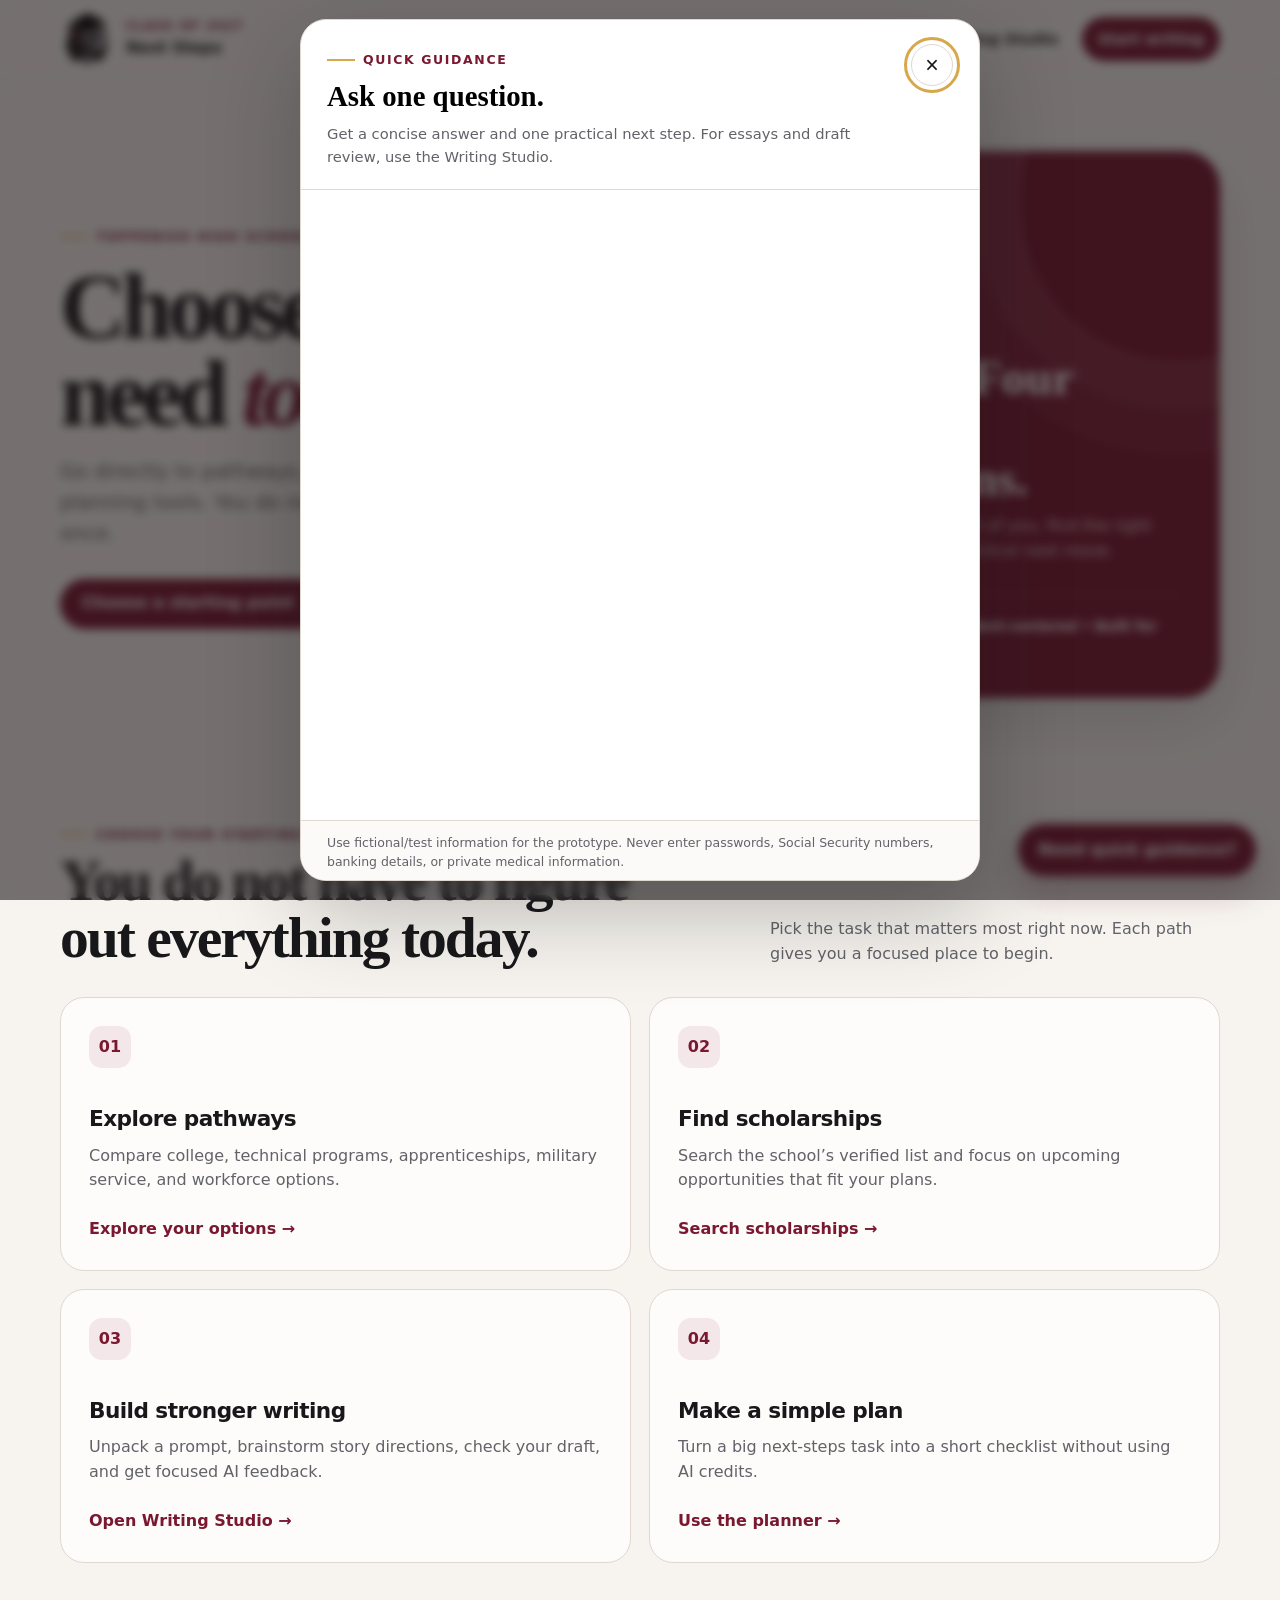
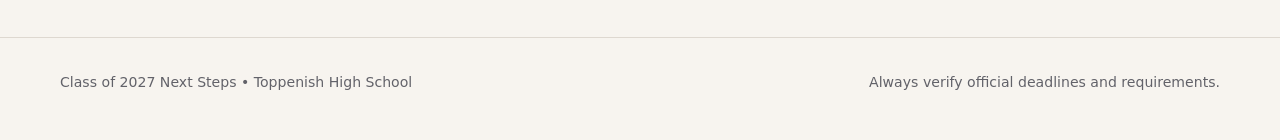
==== commit e1650a43: "Add guided Writing Studio experience" ====
--- a/coach.html
+++ b/coach.html
@@ -3,11 +3,11 @@
 <head>
   <meta charset="utf-8">
   <meta name="viewport" content="width=device-width, initial-scale=1">
-  <meta http-equiv="refresh" content="0; url=index.html#coach">
-  <link rel="canonical" href="index.html#coach">
+  <meta http-equiv="refresh" content="0; url=index.html?guide=open">
+  <link rel="canonical" href="index.html?guide=open">
   <title>Next Steps Coach | Class of 2027</title>
 </head>
 <body>
-  <p>The Next Steps Coach is now on the homepage. <a href="index.html#coach">Open the Coach</a>.</p>
+  <p>Opening quick guidance. <a href="index.html?guide=open">Open the guide</a>.</p>
 </body>
 </html>
